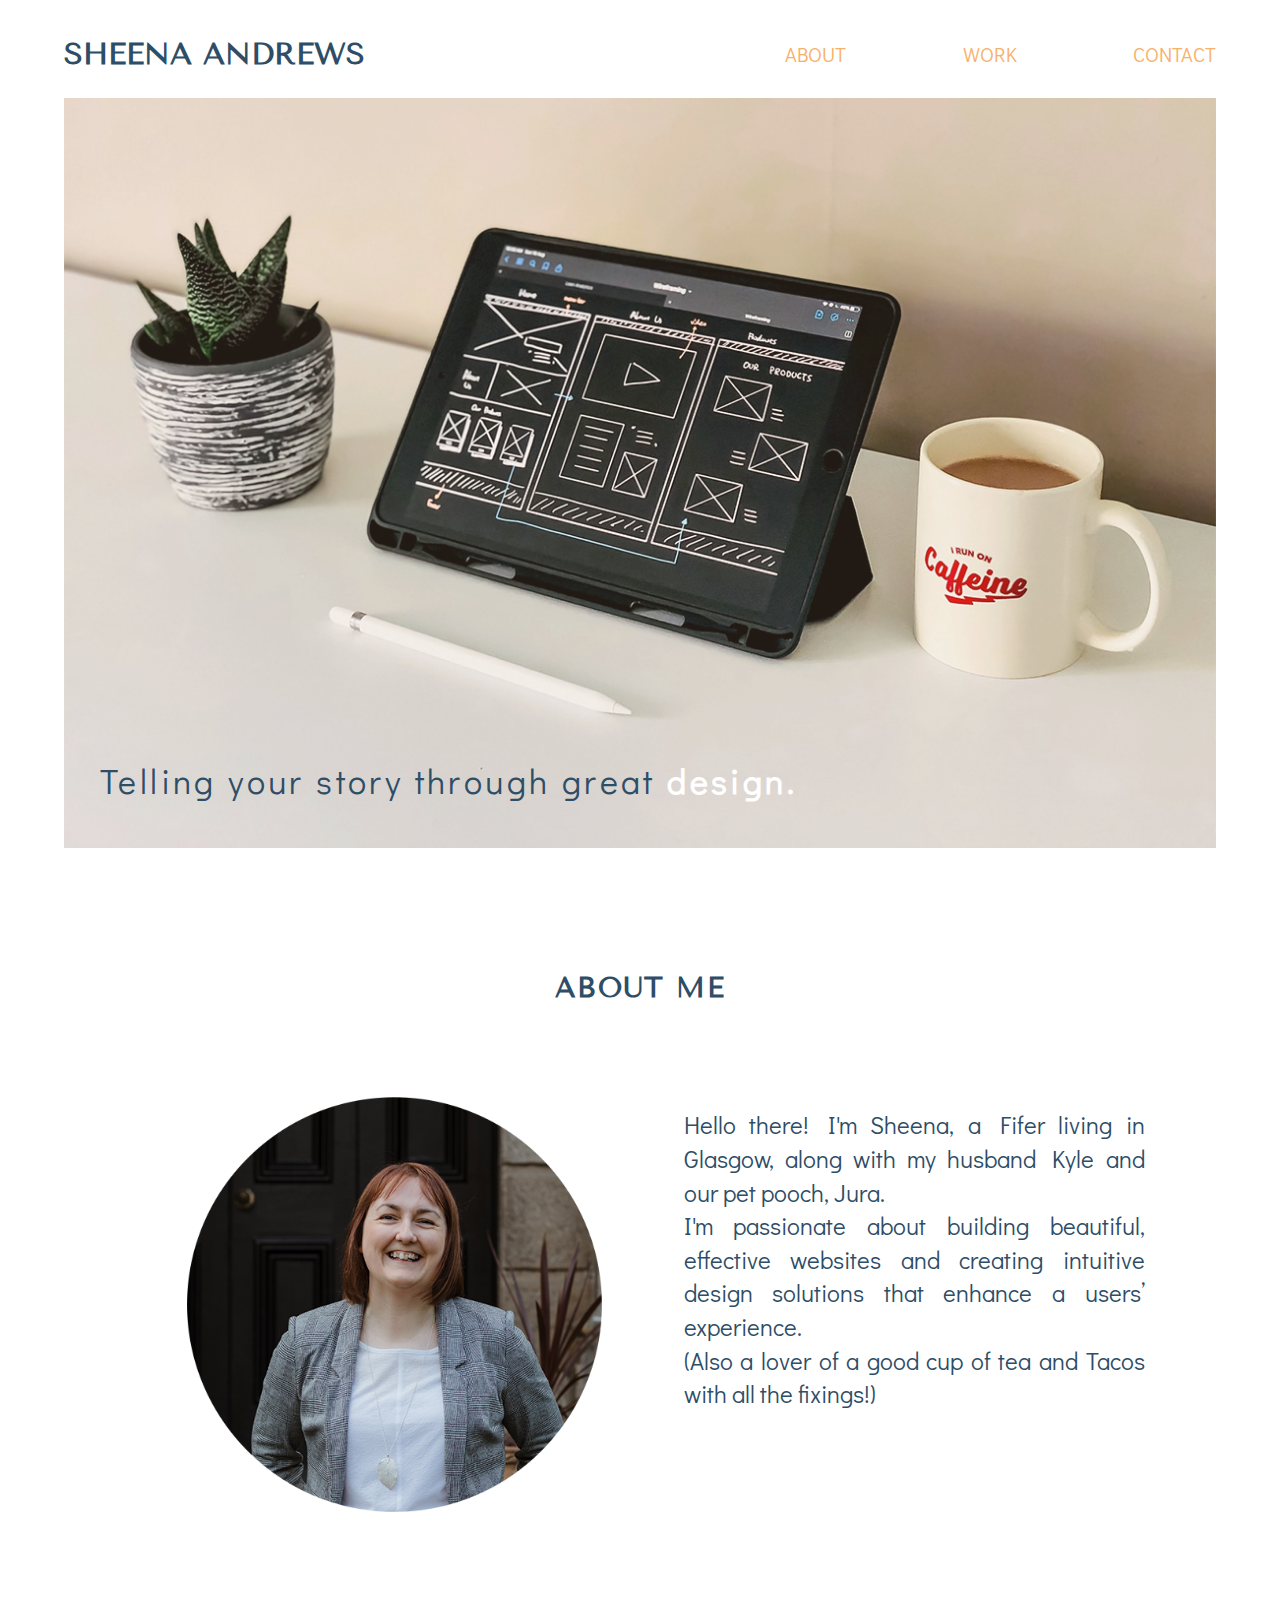
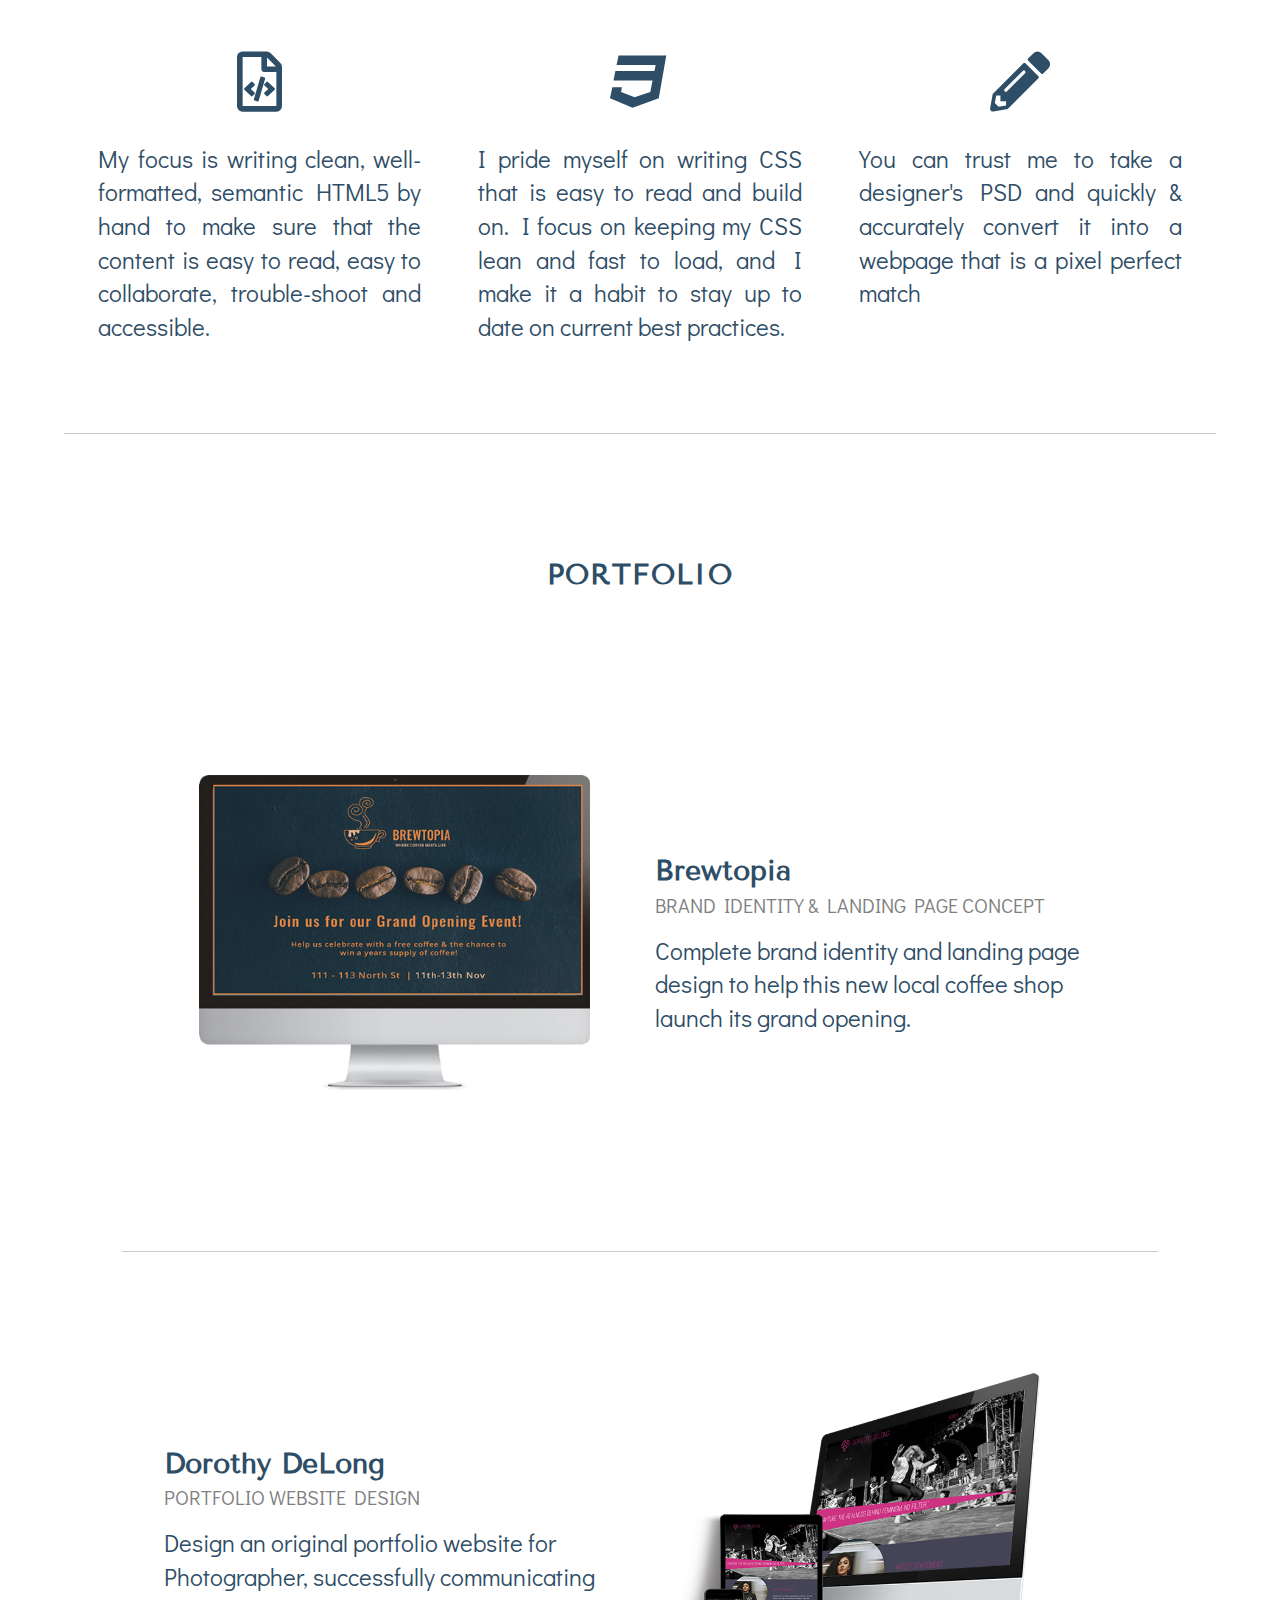
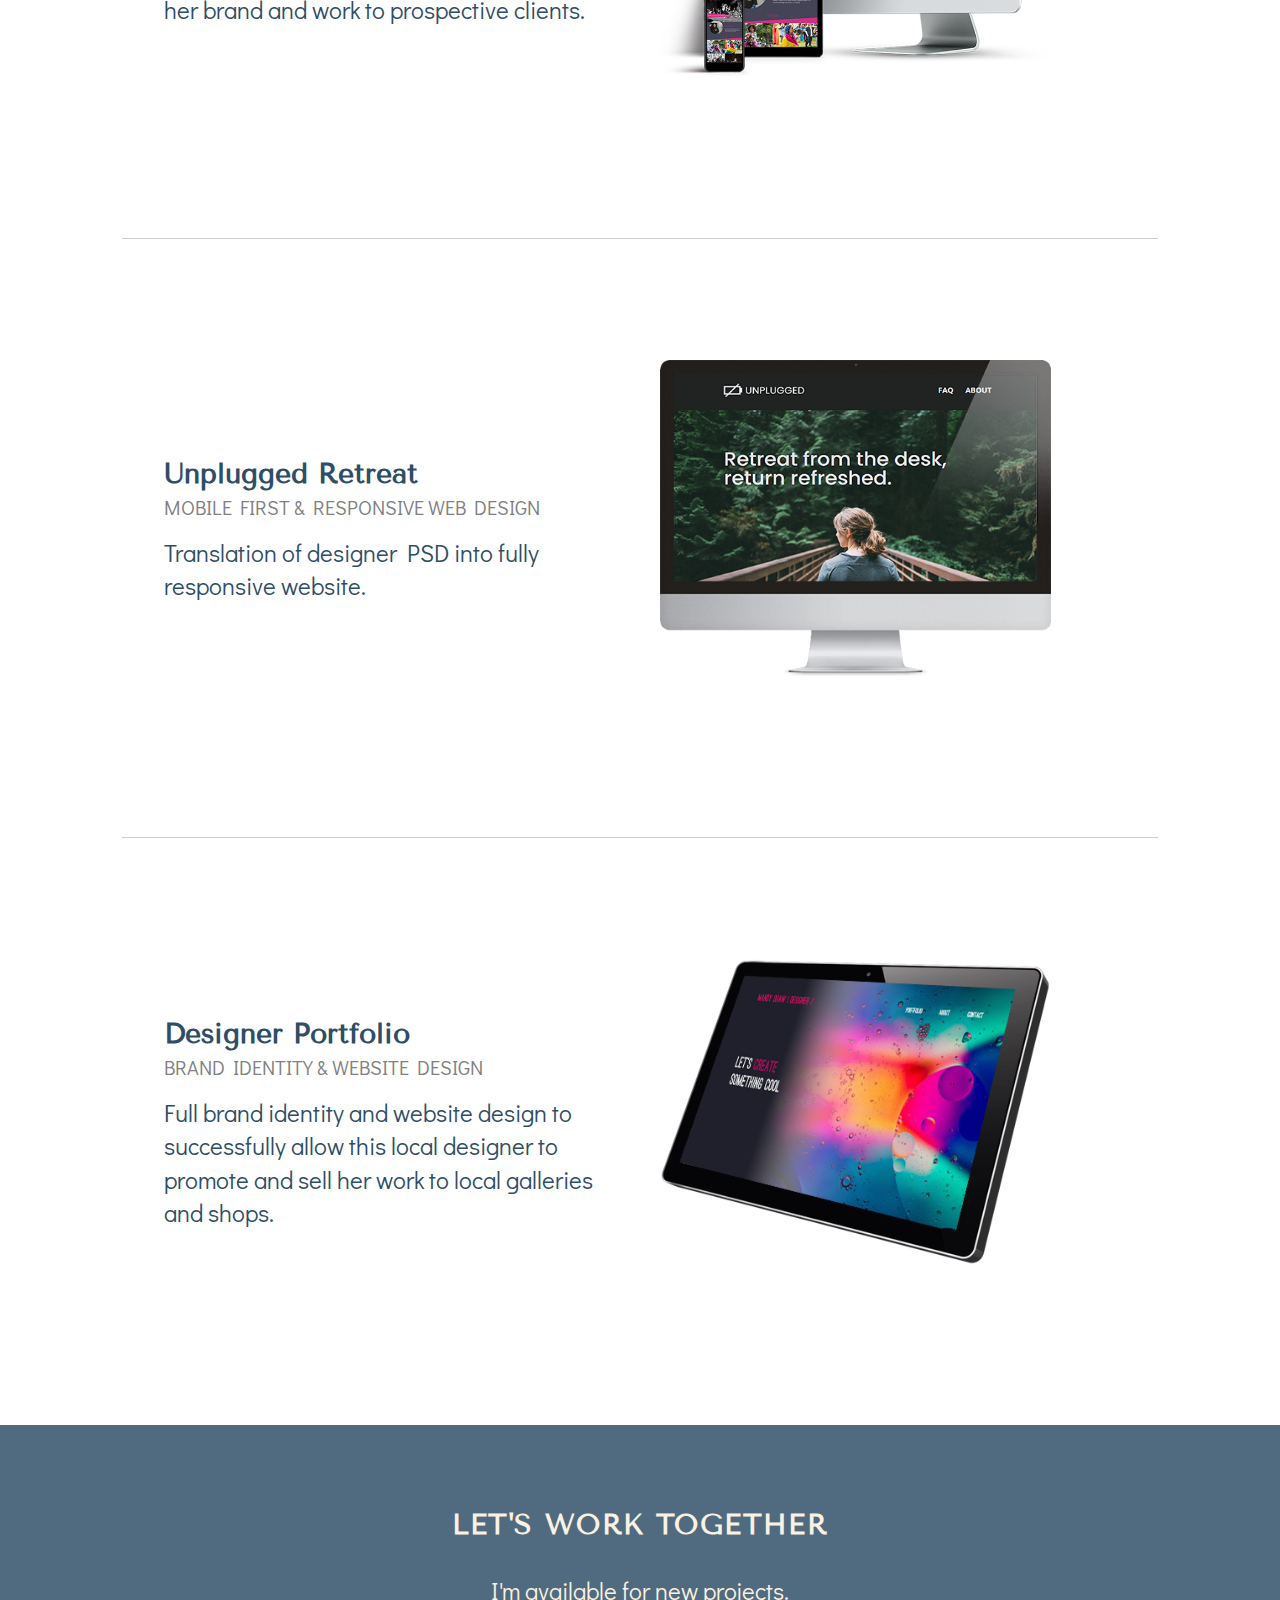
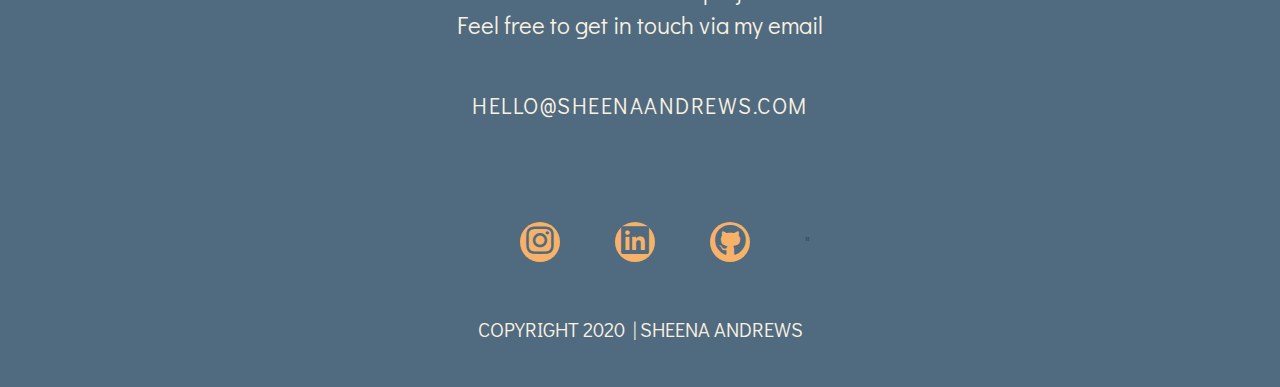
==== index.html @ 1f4181ed "Initial Commit" ====
<!doctype html>
<html class="no-js" lang="">

<head>
  <meta charset="utf-8">
  <title>Sheena Andrews</title>
  <meta name="description" content="">
  <meta name="viewport" content="width=device-width, initial-scale=1">

  <meta property="og:title" content="">
  <meta property="og:type" content="">
  <meta property="og:url" content="">
  <meta property="og:image" content="">

  <link rel="manifest" href="site.webmanifest">
  <link rel="apple-touch-icon" href="icon.png">
  <!-- Place favicon.ico in the root directory -->

  <link rel="stylesheet" href="css/normalize.css">
  <link rel="stylesheet" href="css/main.css">

  <script src="main.js"></script>

  <link href="https://fonts.googleapis.com/css2?family=Didact+Gothic&family=Tenor+Sans&display=swap" rel="stylesheet">
  <link rel="stylesheet" href="https://cdnjs.cloudflare.com/ajax/libs/font-awesome/4.7.0/css/font-awesome.min.css">


  <!-- font awesome icon for responsive nav-->
  <link rel="stylesheet" href="https://cdnjs.cloudflare.com/ajax/libs/font-awesome/5.13.0/css/all.min.css">


  <link rel="stylesheet" href="https://use.fontawesome.com/releases/v5.5.0/css/all.css" integrity="sha384-B4dIYHKNBt8Bc12p+WXckhzcICo0wtJAoU8YZTY5qE0Id1GSseTk6S+L3BlXeVIU" crossorigin="anonymous">
  <meta name="theme-color" content="#fafafa">
</head>

<body>
    <header class="header" id="header">
      <div class="content-wrapper">
            <h1>Sheena Andrews</h1>

      <nav>
        <ul>
          <li><a href="#about">About</a></li>
          <li><a href="#work">Work</a></li>
          <li><a href="#contact">Contact</a></li>
        </ul>
    </nav>
  </div>
</header>

<main>
    <section class="hero-area">
      <div class="content-wrapper">
          <h2 class="caption">Telling your story <br>through great<span> design.</span></h2>
      </div>
    </section>

    <section class="about" id="about">
      <div class="content-wrapper">
        <div class="section-title">
          <h3>About Me</h3>
        </div>

        <figure class="my-photo">
          <img src="img/my-photo.png" alt="photo of Sheena Andrews">
        </figure>

        <div class="about-text">
          <p>Hello there! I'm Sheena, a Fifer living in Glasgow, along with my husband Kyle and our pet pooch, Jura.<br>I'm passionate about building beautiful, effective websites and creating intuitive design solutions that enhance a users’ experience.</p>
          <p>(Also a lover of a good cup of tea and Tacos with all the fixings!)</p>
        </div>
      </div>
    </section>

    <section class="skills-area">
      <div class="content-wrapper">

        <div class="skill">
          <div class="skill-icon">
            <i class="far fa-file-code"></i>
          </div>
          <div class="skill-text">
            <p>My focus is writing clean, well-formatted, semantic HTML5 by hand to make sure that the content is easy to read, easy to collaborate, trouble-shoot and accessible.</p>
          </div>
        </div>

        <div class="skill">
          <div class="skill-icon">
            <i class="fab fa-css3"></i>
          </div>
          <div class="skill-text">
            <p>I pride myself on writing CSS that is easy to read and build on. I focus on keeping my CSS lean and fast to load, and I make it a habit to stay up to date on current best practices.</p>
          </div>
        </div>

        <div class="skill">
          <div class="skill-icon">
            <i class="fas fa-pencil-alt"></i>
          </div>
          <div class="skill-text">
            <p>You can trust me to take a designer's PSD and quickly & accurately convert it into a webpage that is a pixel perfect match</p>
          </div>
        </div>

      </div>
    </section>

    <hr>

    <section class="portfolio" id="work">
      <div class="content-wrapper">
        <div class="section-title">
          <h3>Portfolio</h3>
        </div>

        <div class="portfolio-one">
          <figure>
            <img src="img/brewtopia-img.png" alt="Brewtopia portfolio image">
          </figure>
          <div class="portfolio-text">
              <h4>Brewtopia</h4>
              <h5>Brand Identity & Landing Page Concept</h5>
              <p>Complete brand identity and landing page design to help this new local coffee shop launch its grand opening.</p>
          </div>
          <hr>
        </div>

        <div class="portfolio-two">
          <figure>
            <img src="img/dorothy-img.png" alt="Dorothy DeLong portfolio image">
          </figure>
          <div class="portfolio-text">
            <h4>Dorothy DeLong</h4>
            <h5>Portfolio Website Design</h5>
            <p>Design an original portfolio website for Photographer, successfully communicating her brand and work to prospective clients. </p>
          </div>
          <hr>
        </div>

        <div class="portfolio-three">
          <figure>
            <img src="img/rogue-retreat.png" alt="Rogue Retreat Portfolio image">
          </figure>
          <div class="portfolio-text">
            <h4>Unplugged Retreat</h4>
            <h5>Mobile First & Responsive Web Design</h5>
            <p>Translation of designer PSD into fully responsive website.</p>
          </div>
          <hr>
        </div>

        <div class="portfolio-four">
          <figure>
            <img src="img/designer-portfolio.png" alt="Designer Portfolio image">
          </figure>
          <div class="portfolio-text">
            <h4>Designer Portfolio</h4>
            <h5>Brand Identity & Website Design</h5>
            <p>Full brand identity and website design to successfully allow this local designer to promote and sell her work to local galleries and shops.</p>
          </div>
        </div>
      </div>
    </section>
  </main>

  <footer id="contact">
    <div class="content-wrapper">
      <div class="contact">
        <div class="section-title">
          <h3>Let's work together</h3>
        </div>
        <div class="contact-text">
          <p>I'm available for new projects.<br>Feel free to get in touch via my email</p>
        </div>
        <div class="contact-email">
          <p>hello@sheenaandrews.com</p>
        </div>
      </div>

      <div class="social-icons">
        <p><a href="www.instagram.com" target="_blank"><i class="fab fa-instagram"></i></a></p>
        <p><a href="www.linkedin.com/in/sheena-andrews-99111b1ba/" target="_blank"><i class="fab fa-linkedin"></i></a></p>
        <p><a href="www.github.com/sjohns-cru" target="_blank"><i class="fab fa-github"></i></a></p>"
      </div>
      <div class="copyright">
        <h5>Copyright 2020 &verbar; Sheena Andrews</h5>
      </div>
    </div>
  </footer>

  <!-- Add your site or application content here -->

  <script src="js/vendor/modernizr-3.11.2.min.js"></script>
  <script src="js/plugins.js"></script>
  <script src="js/main.js"></script>

  <!-- Google Analytics: change UA-XXXXX-Y to be your site's ID. -->
  <script>
    window.ga = function () { ga.q.push(arguments) }; ga.q = []; ga.l = +new Date;
    ga('create', 'UA-XXXXX-Y', 'auto'); ga('set', 'anonymizeIp', true); ga('set', 'transport', 'beacon'); ga('send', 'pageview')
  </script>
  <script src="https://www.google-analytics.com/analytics.js" async></script>
</body>

</html>
---- css/main.css ----
/*! HTML5 Boilerplate v8.0.0 | MIT License | https://html5boilerplate.com/ */

/* main.css 2.1.0 | MIT License | https://github.com/h5bp/main.css#readme */
/*
 * What follows is the result of much research on cross-browser styling.
 * Credit left inline and big thanks to Nicolas Gallagher, Jonathan Neal,
 * Kroc Camen, and the H5BP dev community and team.
 */

/* ==========================================================================
   Base styles: opinionated defaults
   ========================================================================== */

html {
  color: #222;
  font-size: 1em;
  line-height: 1.4;
}

/*
 * Remove text-shadow in selection highlight:
 * https://twitter.com/miketaylr/status/12228805301
 *
 * Vendor-prefixed and regular ::selection selectors cannot be combined:
 * https://stackoverflow.com/a/16982510/7133471
 *
 * Customize the background color to match your design.
 */

::-moz-selection {
  background: #b3d4fc;
  text-shadow: none;
}

::selection {
  background: #b3d4fc;
  text-shadow: none;
}

/*
 * A better looking default horizontal rule
 */

hr {
  display: block;
  height: 1px;
  border: 0;
  border-top: 1px solid #ccc;
  margin: 1em 0;
  padding: 0;
}

/*
 * Remove the gap between audio, canvas, iframes,
 * images, videos and the bottom of their containers:
 * https://github.com/h5bp/html5-boilerplate/issues/440
 */

audio,
canvas,
iframe,
img,
svg,
video {
  vertical-align: middle;
}

/*
 * Remove default fieldset styles.
 */

fieldset {
  border: 0;
  margin: 0;
  padding: 0;
}

/*
 * Allow only vertical resizing of textareas.
 */

textarea {
  resize: vertical;
}

/* ==========================================================================
   Author's custom styles
   ========================================================================== */
/*General Styles*/
html {
  font-size: 16px;
}

body {
  font-family: 'Didact Gothic', sans-serif;
  font-size: 1em;
  color: #2e4d66;
  background-color: #ffffff;
}

h1 {
  font-family: 'Tenor Sans', sans-serif;
  font-size: 1.5em;
  text-transform: uppercase;
}

h2 {
  font-size: 1.5em;
}

h3 {
  font-family: 'Tenor Sans', sans-serif;
  font-size: 1.25em;
  text-transform: uppercase;
  letter-spacing: 0.05em;
}

h4 {
  font-family: 'Tenor Sans', sans-serif;
  font-size: 1.5em;
}

h5 {
  font-size: 1em;
  color: grey;
  font-weight: lighter;
  text-transform: uppercase;
}

p {
  font-size: 1.125em;
  margin:0;
}

ul {
  list-style-type: none;
  margin: 0;
}

a {
  text-decoration: none;
  color: #f7b169;
  font-weight: 550;
}

hr {
  width: 80%;
  margin: auto;
}

.content-wrapper {
  width: 100%;
}

/*Header*/
  header {
    display: flex;
    justify-content: center;
    align-items: center;
    flex-flow: row wrap;
    background-color: rgba(255, 255, 255, 0.95);
  }

  .sticky {
    position: fixed;
    top: 0;
    width: 100%
  }

  header .content-wrapper {
    display: flex;
    justify-content: center;
    align-items: center;
    flex-flow: row wrap;
  }

  header h1 {
  margin: 20px 0;
  width: 100%;
  text-align: center;
  }

  header nav {
    display: flex;
    justify-content: space-around;
    align-items: center;
    flex-flow: row wrap;
    width: 60%;
    text-transform: uppercase;
  }

  header nav ul {
    display: flex;
    justify-content: space-around;
    width: 100%;
    padding: 0;
    margin-bottom: 20px;
  }


/*Hero Area*/
.hero-area {
  display: flex;
  justify-content: center;
  background-image: url('../img/hero-img-mobile.png');
  background-size: cover;
  background-position: center;
  background-repeat: no-repeat;
  height: 500px;
  position: relative;
}

.hero-area .caption {
  position: absolute;
  bottom: 0px;
  left: 2px;
  font-weight: lighter;
  letter-spacing: 0.1em;
  line-height: 1.6em;
  margin: 0;
  padding-left: 20px;
  padding-bottom: 30px;
}

.caption span {
  color: white;
  font-weight: bold;
}

/* About Section */
.about {
  display: flex;
  justify-content: center;
}

.about .content-wrapper {
  display: flex;
  justify-content: center;
  align-items: center;
  flex-flow: row wrap;
}

.about .section-title {
  display: flex;
  justify-content: center;
  align-items: center;
  flex-flow: row wrap;
  margin: 50px 0;
  width: 100%;
}

.about .content-wrapper figure {
  display: flex;
  justify-content: center;
  align-items: center;
  flex-flow: row wrap;
  padding-bottom: 50px;
  margin: 0 30px;
}

.about figure img {
  display: flex;
  justify-content: center;
  align-items: center;
  flex-flow: row wrap;
  max-width: 80%;
}

.about .about-text {
  width: 75%;
  text-align: justify;
  padding-bottom: 60px;
}

/*Skills Area*/
.skills-area {
  display: flex;
  justify-content: center;
}

.skills-area .content-wrapper {
  display: flex;
  justify-content: center;
  align-items: center;
  flex-flow: row wrap;
  padding: 60px 0;
}

.skills-area .content-wrapper .skill {
  display: flex;
  justify-content: center;
  align-items: center;
  flex-flow: row wrap;
}

.skills-area .content-wrapper .skill-icon {
  display: flex;
  justify-content: center;
  align-items: center;
  flex-flow: row wrap;
  width: 100%;
}

.skill-icon i {
  font-size: 3.75em;
  padding-top: 20px;
}

.skills-area .content-wrapper .skill-text {
  display: flex;
  justify-content: center;
  align-items: center;
  flex-flow: row wrap;
  width: 75%;
  padding: 30px 0;
}

.skills-area .content-wrapper .skill-text p {
  text-align: justify;
}
/*Portfolio*/

.portfolio {
  display: flex;
  justify-content: center;
  align-items: center;
  flex-flow: row wrap;
}

.portfolio .content-wrapper {
  display: flex;
  justify-content: center;
  align-items: center;
  flex-flow: row wrap;
  width: 90%;
}

.portfolio .section-title {
  display: flex;
  justify-content: center;
  align-items: center;
  flex-flow: row wrap;
  width: 100%;
  padding-top: 50px;
}

.portfolio .content-wrapper .portfolio-one {
  display: flex;
  justify-content: center;
  align-items: center;
  flex-flow: row wrap;
}

.portfolio .content-wrapper .portfolio-two {
  display: flex;
  justify-content: center;
  align-items: center;
  flex-flow: row wrap;
}

.portfolio .content-wrapper .portfolio-three {
  display: flex;
  justify-content: center;
  align-items: center;
  flex-flow: row wrap
}

.portfolio .content-wrapper .portfolio-four {
  display: flex;
  justify-content: center;
  align-items: center;
  flex-flow: row wrap
}

.portfolio figure {
  display: flex;
  justify-content: center;
  align-items: center;
  margin: 0;
  padding-top: 60px;
}

.portfolio figure img {
  display: flex;
  justify-content: center;
  align-items: center;
  padding-bottom: 30px;
  width: 70%;
}

.portfolio-two, .portfolio-three, .portfolio-four {
  margin-top: 60px;
}

.portfolio-text {
  width: 80%;
  margin-top: 20px;
  margin-bottom: 100px;
}

.portfolio-text h4 {
  margin: 0;
}

.portfolio-text h5 {
  margin: 0;
  padding-bottom: 15px;
}

/*Footer*/
footer {
  display: flex;
  justify-content: center;
  align-items: center;
  flex-flow: column;
  background-color: #506a7f;

}

footer .content-wrapper {
  display: flex;
  justify-content: center;
  align-items: center;
  flex-flow: column;
}

.contact {
  display: flex;
  justify-content: center;
  align-items: center;
  flex-flow: row wrap;
  background-color: #506a7f;
}

.contact .content-wrapper {
  display: flex;
  justify-content: center;
  align-items: center;
  flex-flow: row wrap;
  margin-top: 0;
}

.contact .section-title {
  display: flex;
  justify-content: center;
  align-items: center;
  flex-flow: row wrap;
  width: 100%;
  padding-top: 50px;
}

footer .section-title h3 {
  color: #f9f1e1;
}

.contact-text {
  display: flex;
  justify-content: center;
  align-items: center;
  flex-flow: row wrap;
  text-align: center;
  width: 100%;
  padding: 20px 0;
}

.contact-text p {
  color: #f9f1e1;
}

.contact-email {
  display: flex;
  justify-content: center;
  align-items: center;
  flex-flow: row wrap;
  text-align: center;
  padding: 20px 0;
}

.contact-email p {
  text-transform: uppercase;
  letter-spacing: 1.5px;
  color: #f9f1e1;
}

footer .social-icons {
  display: flex;
  justify-content: space-around;
  align-items: center;
  width: 50%;
  padding-top: 20px;
  padding-left: 50px;
}

footer .social-icons p {
  display: flex;
  justify-content: space-around;
  align-items: center;
  background-color: #f7b169;
  border-radius: 50%;
  width: 40px;
  height: 40px;
}

footer .social-icons i {
  font-size: 1.3125em;
  color: #506a7f;
}

footer .copyright {
  display: flex;
  justify-content: center;
  align-items: center;
  padding-top: 20px;
  padding-bottom: 10px;
}

footer h5 {
  font-weight: lighter;
  color: #f9f1e1;
}
/* ==========================================================================
   Helper classes
   ========================================================================== */

/*
 * Hide visually and from screen readers
 */

.hidden,
[hidden] {
  display: none !important;
}

/*
 * Hide only visually, but have it available for screen readers:
 * https://snook.ca/archives/html_and_css/hiding-content-for-accessibility
 *
 * 1. For long content, line feeds are not interpreted as spaces and small width
 *    causes content to wrap 1 word per line:
 *    https://medium.com/@jessebeach/beware-smushed-off-screen-accessible-text-5952a4c2cbfe
 */

.sr-only {
  border: 0;
  clip: rect(0, 0, 0, 0);
  height: 1px;
  margin: -1px;
  overflow: hidden;
  padding: 0;
  position: absolute;
  white-space: nowrap;
  width: 1px;
  /* 1 */
}

/*
 * Extends the .sr-only class to allow the element
 * to be focusable when navigated to via the keyboard:
 * https://www.drupal.org/node/897638
 */

.sr-only.focusable:active,
.sr-only.focusable:focus {
  clip: auto;
  height: auto;
  margin: 0;
  overflow: visible;
  position: static;
  white-space: inherit;
  width: auto;
}

/*
 * Hide visually and from screen readers, but maintain layout
 */

.invisible {
  visibility: hidden;
}

/*
 * Clearfix: contain floats
 *
 * For modern browsers
 * 1. The space content is one way to avoid an Opera bug when the
 *    `contenteditable` attribute is included anywhere else in the document.
 *    Otherwise it causes space to appear at the top and bottom of elements
 *    that receive the `clearfix` class.
 * 2. The use of `table` rather than `block` is only necessary if using
 *    `:before` to contain the top-margins of child elements.
 */

.clearfix::before,
.clearfix::after {
  content: " ";
  display: table;
}

.clearfix::after {
  clear: both;
}

/* ==========================================================================
   EXAMPLE Media Queries for Responsive Design.
   These examples override the primary ('mobile first') styles.
   Modify as content requires.
   ========================================================================== */
@media only screen and (min-width: 600px) {
  /*Hero Area*/
  .hero-image {
    background-image: url('../img/hero-img.png');
    background-position: center;
    height: 500px;
  }
}

@media only screen and (min-width: 768px) {
  /*Tablet styles here*/

/* General Styles */
h1 {
  font-size: 1.875em;
}

h2 {
  font-size: 2em;
}

h3 {
  font-size: 1.75em;
  margin: 0;
}

p {
  font-size: 1.25em;
}

li {
  font-size: 1.125em;
}

hr {
  width: 90%;
}


/* Header */
header .content-wrapper {
  padding-bottom: 15px;
}

header h1 {
  width: 55%;
  text-align: left;
  margin-bottom: 0;
}

header nav {
  width: 40%;
  padding-top: 40px;
  padding-bottom: 0;

}

header nav ul {
  justify-content:space-between;
  margin-left: 30px;
}


/*Hero Area*/
.hero-area {
  background-image: url('../img/hero-img.png');
  background-position: center;
  height: 600px;
}

.hero-area .caption br {
  display: none;
}

/* About*/
.about .content-wrapper {
  margin-top: 60px;
  margin-bottom: 120px;
}

.about .section-title {
  margin-top: 60px;
  margin-bottom: 60px;
}

.about .content-wrapper figure {
  width: 45%;
  padding-top: 30px;
  padding-right: 30px;
  padding-bottom: 0;
  margin: 0;
}

.about .about-text {
  display: flex;
  justify-content: center;
  align-items: center;
  flex-flow: row wrap;
  width: 40%;
}

/* Skills Area */
.skills-area .content-wrapper {
  align-items: flex-start;
  padding-top: 0;
  padding-bottom: 60px;
}

.skills-area .content-wrapper .skill {
  flex-flow: column wrap;
  width: 33%;
}

.skills-area .content-wrapper .skill-text {
  width: 85%;
}

/* Portfolio */
.portfolio .content-wrapper {
  width: 100%;
}

.portfolio .section-title {
  padding: 120px 0;
}

.portfolio figure {
  width: 50%;
  margin-bottom: 120px;
}

.portfolio figure img {
    width: 85%;
    padding-bottom: 40px;
}

.portfolio .content-wrapper .portfolio-two {
  flex-direction: row-reverse;
}

.portfolio .content-wrapper .portfolio-four {
  flex-direction: row-reverse;
}

.portfolio .content-wrapper .portfolio-three {
  flex-direction: row-reverse;
}

.portfolio .portfolio-text {
  width: 40%;
}

.portfolio-text p {
  padding-bottom: 80px;
}

/*Contact*/
.contact .section-title {
  padding-top: 80px;]
}

.contact .section-title h1 {
  margin: 0;
}

.contact-text {
  padding: 30px 0;
}

.contact-email {
  padding-bottom: 80px;
}

.contact-email p {
  font-size: 1.375em;
}

/* Footer */
footer .social-icons {
  width: 30%;
}

footer h4 {
  font-size: 1.125em;
}
}

@media only screen and (min-width: 1200px) {

  /*Desktop styles here*/
  .content-wrapper {
    max-width: 90%;
  }

h2 {
  font-size: 2.125em;
}

h4 {
  font-size: 1.75em;
}

h5 {
  font-size: 1.25em;
}

p {
  font-size: 1.5em;
}
li {
  font-size: 1.25em;
}

hr {
  width: 90%;
}

/* Header */
header .content-wrapper {
  padding-bottom: 10px;
}

header h1 {
  width: 60%;
}

header nav {
  width: 40%;
  padding-top: 40px;
}

/*Hero Area*/
.hero-area {
  height: 750px;
  background-size: 90%;
}

.hero-area .caption {
  padding: 0;
  left: 100px;
  bottom: 40px;
}

.hero-area .caption br {
  display: ;
}

/*Portfolio*/
.portfolio .content-wrapper .portfolio-one, .portfolio-two, .portfolio-three, .portfolio-four {
  width: 100%;
}

.portfolio figure {
  width: 40%;
  margin-bottom: 120px;
  margin-right: 30px;
}

.portfolio .portfolio-text {
  margin: 0;
}
}

@media print,
  (-webkit-min-device-pixel-ratio: 1.25),
  (min-resolution: 1.25dppx),
  (min-resolution: 120dpi) {
  /* Style adjustments for high resolution devices */
}

/* ==========================================================================
   Print styles.
   Inlined to avoid the additional HTTP request:
   https://www.phpied.com/delay-loading-your-print-css/
   ========================================================================== */

@media print {
  *,
  *::before,
  *::after {
    background: #fff !important;
    color: #000 !important;
    /* Black prints faster */
    box-shadow: none !important;
    text-shadow: none !important;
  }

  a,
  a:visited {
    text-decoration: underline;
  }

  a[href]::after {
    content: " (" attr(href) ")";
  }

  abbr[title]::after {
    content: " (" attr(title) ")";
  }

  /*
   * Don't show links that are fragment identifiers,
   * or use the `javascript:` pseudo protocol
   */
  a[href^="#"]::after,
  a[href^="javascript:"]::after {
    content: "";
  }

  pre {
    white-space: pre-wrap !important;
  }

  pre,
  blockquote {
    border: 1px solid #999;
    page-break-inside: avoid;
  }

  /*
   * Printing Tables:
   * https://web.archive.org/web/20180815150934/http://css-discuss.incutio.com/wiki/Printing_Tables
   */
  thead {
    display: table-header-group;
  }

  tr,
  img {
    page-break-inside: avoid;
  }

  p,
  h2,
  h3 {
    orphans: 3;
    widows: 3;
  }

  h2,
  h3 {
    page-break-after: avoid;
  }
}
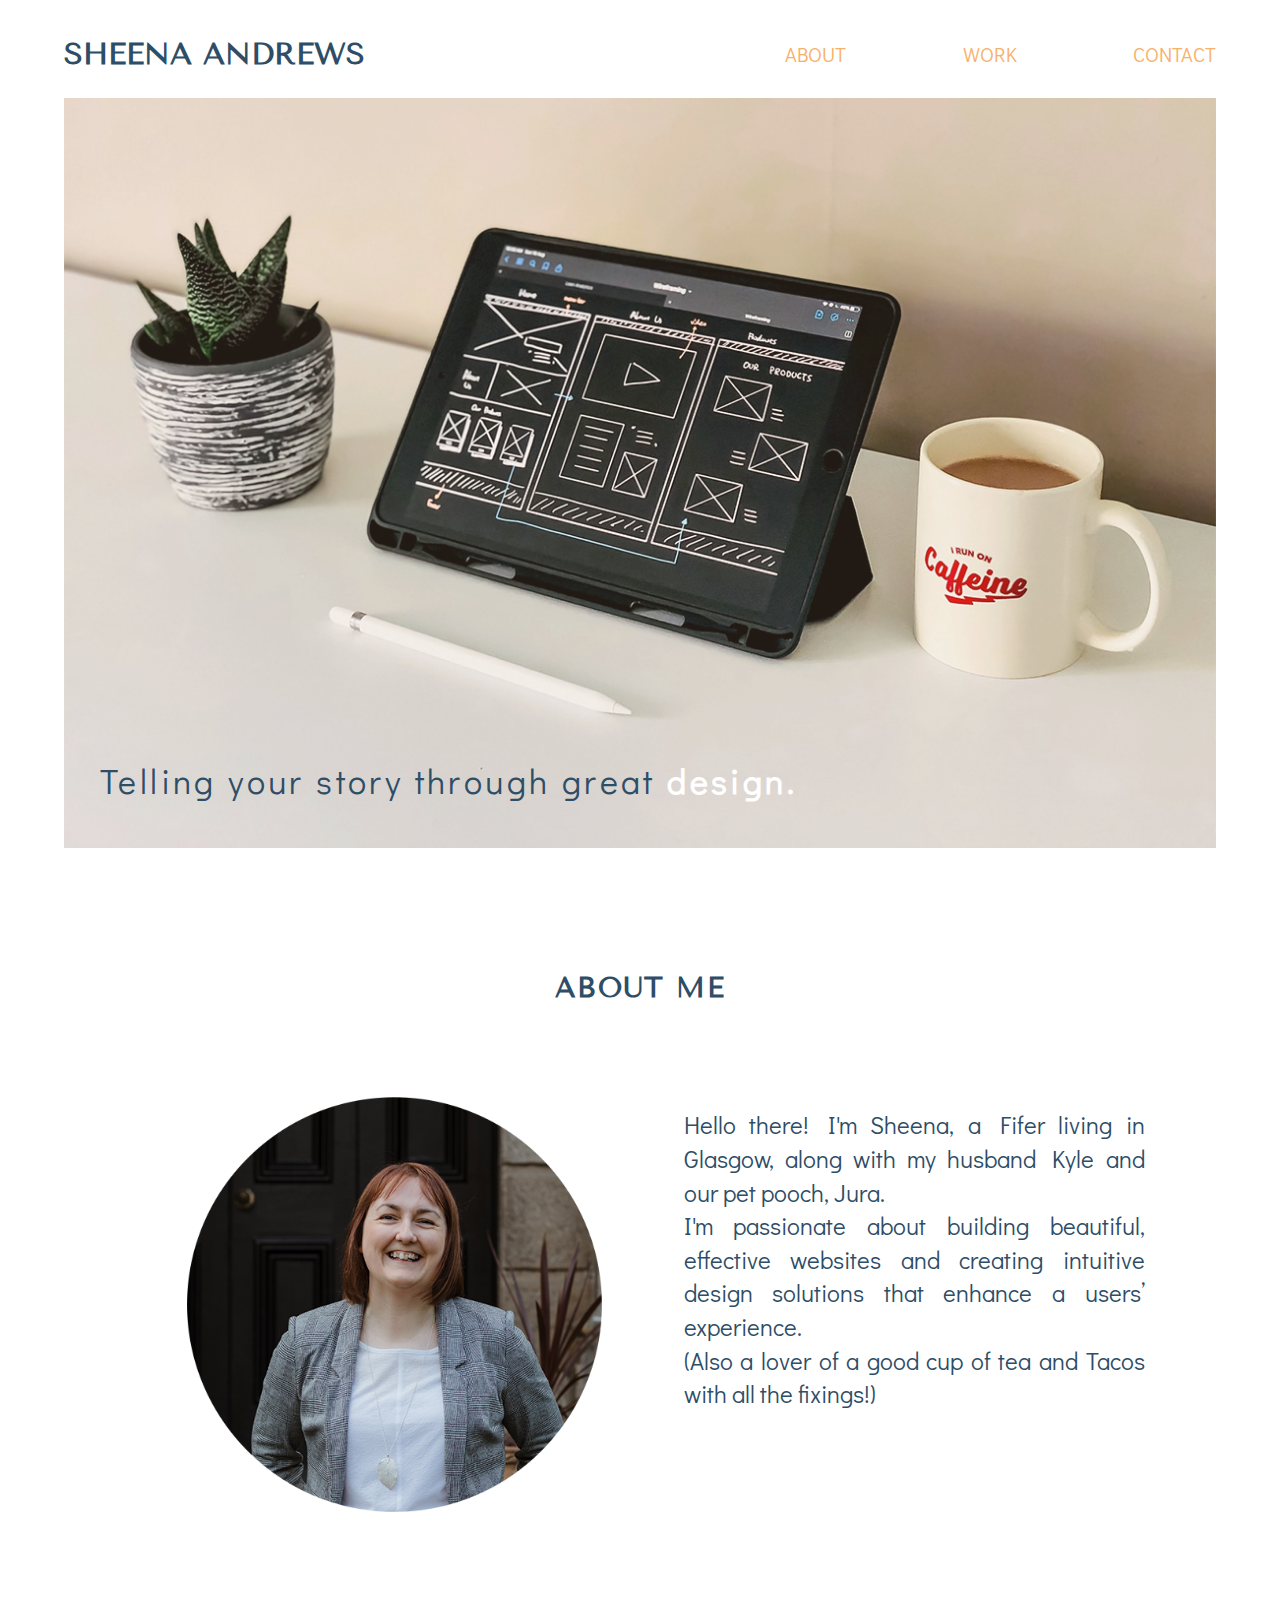
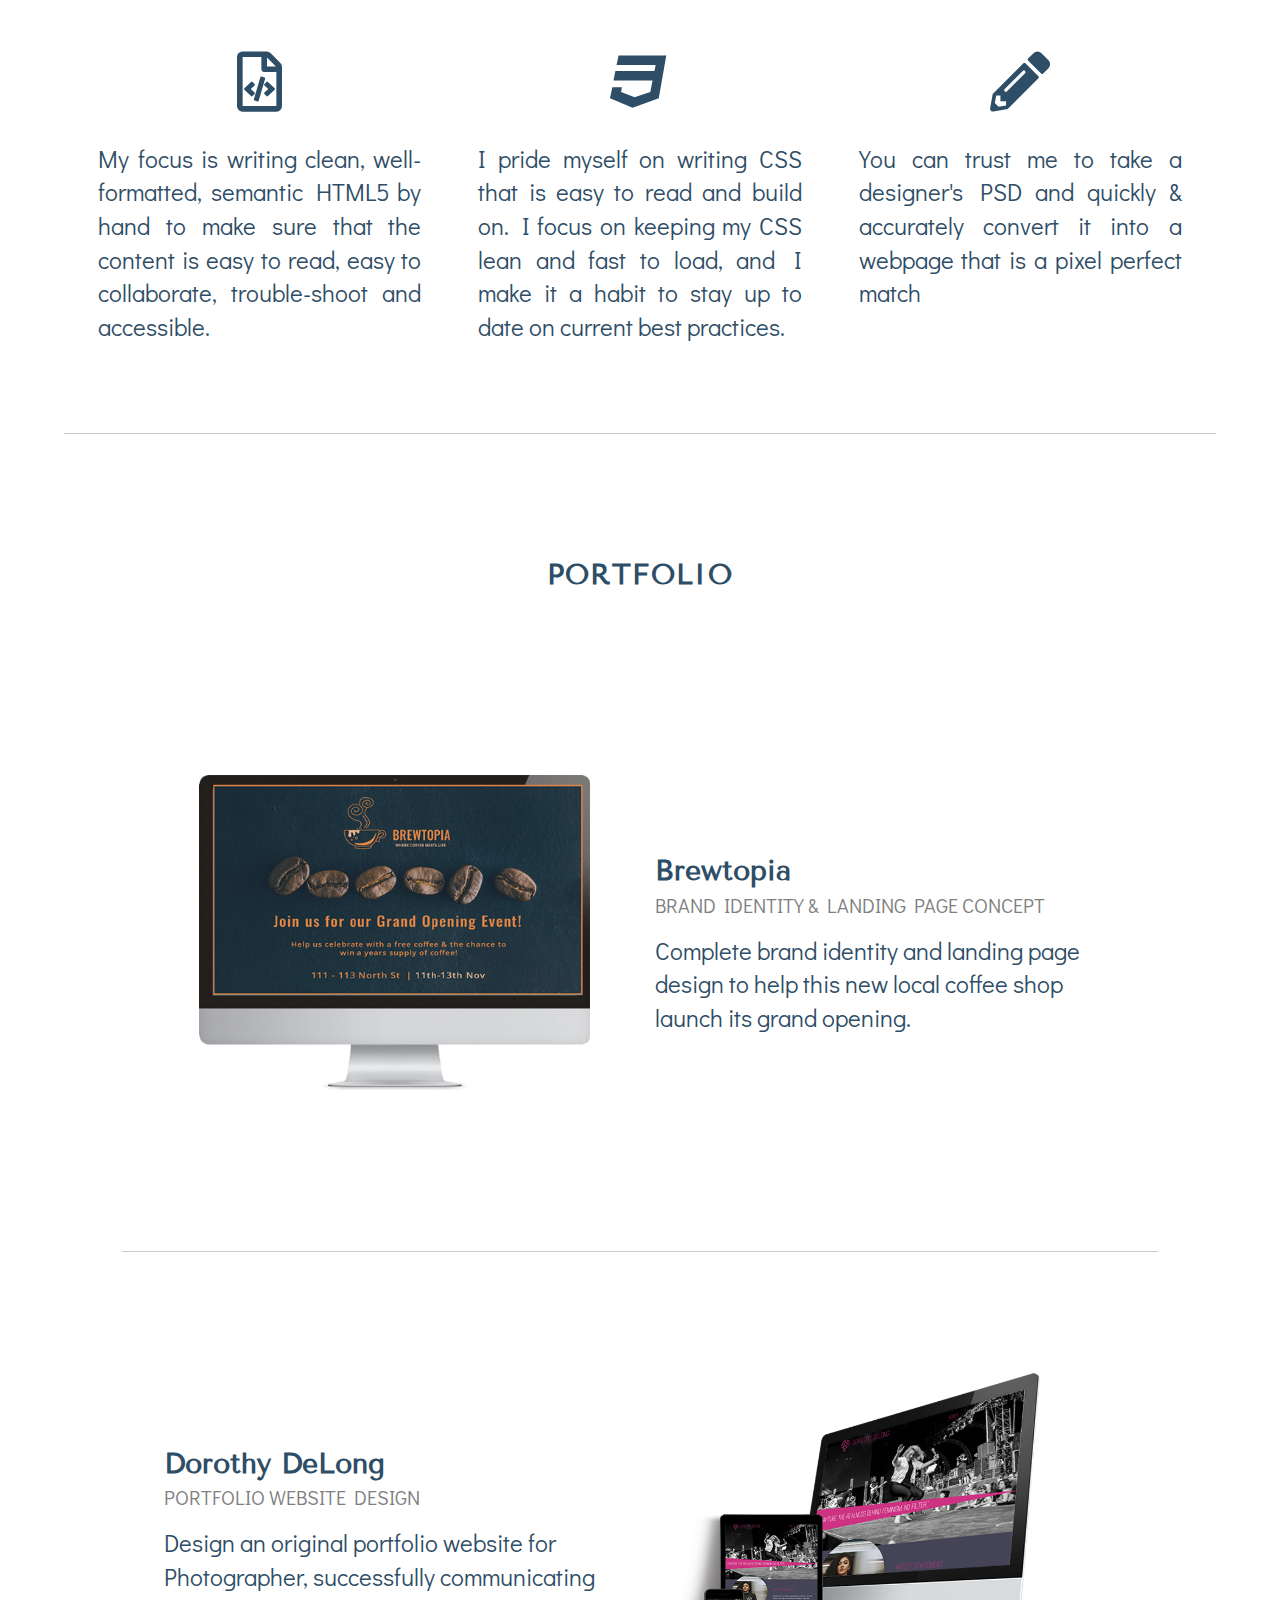
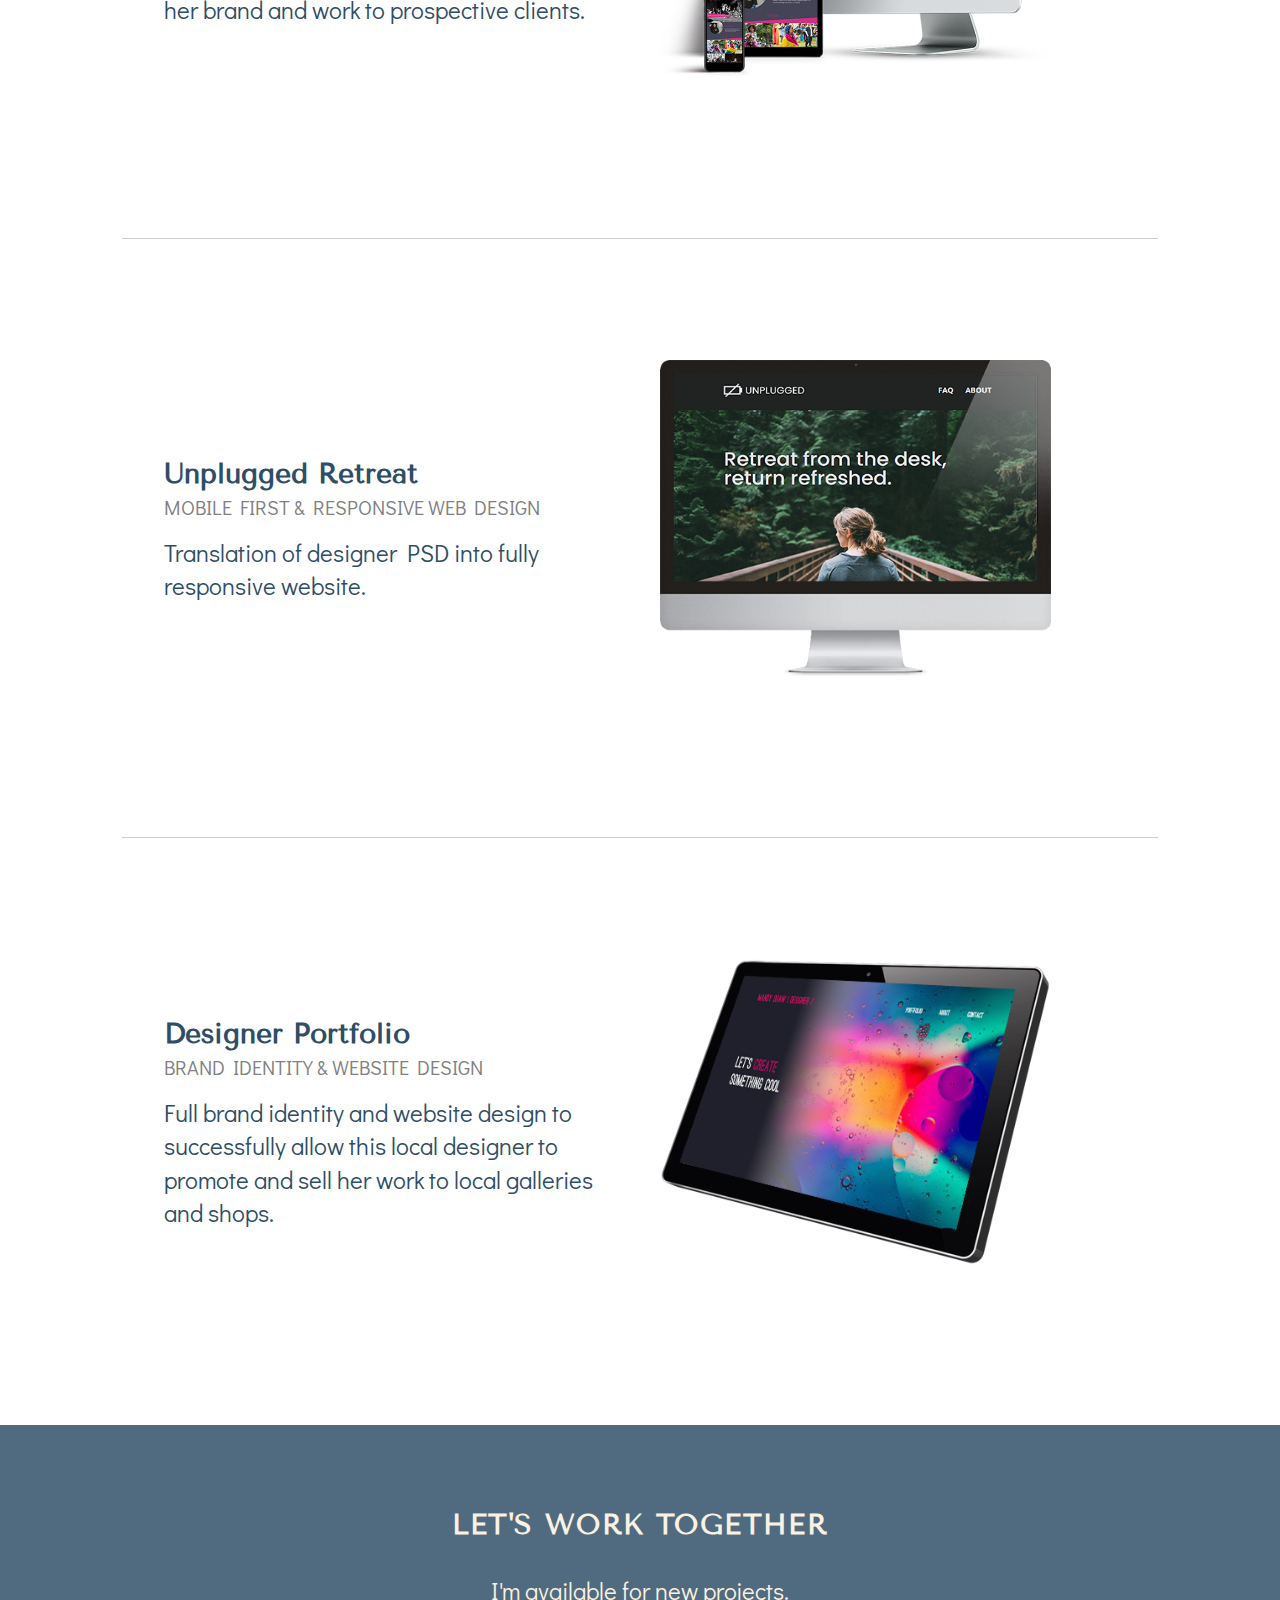
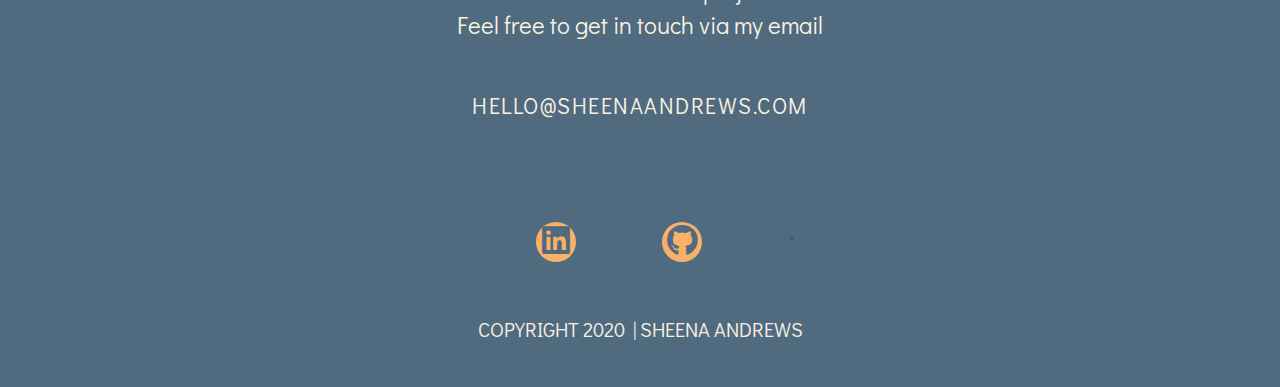
==== commit 800f73b6: "Change to social media links" ====
--- a/index.html
+++ b/index.html
@@ -178,9 +178,8 @@
       </div>
 
       <div class="social-icons">
-        <p><a href="www.instagram.com" target="_blank"><i class="fab fa-instagram"></i></a></p>
-        <p><a href="www.linkedin.com/in/sheena-andrews-99111b1ba/" target="_blank"><i class="fab fa-linkedin"></i></a></p>
-        <p><a href="www.github.com/sjohns-cru" target="_blank"><i class="fab fa-github"></i></a></p>"
+        <p><a href="https://www.linkedin.com/in/sheena-andrews-99111b1ba/" target="_blank"><i class="fab fa-linkedin"></i></a></p>
+        <p><a href="https://www.github.com/sjohns-cru" target="_blank"><i class="fab fa-github"></i></a></p>"
       </div>
       <div class="copyright">
         <h5>Copyright 2020 &verbar; Sheena Andrews</h5>
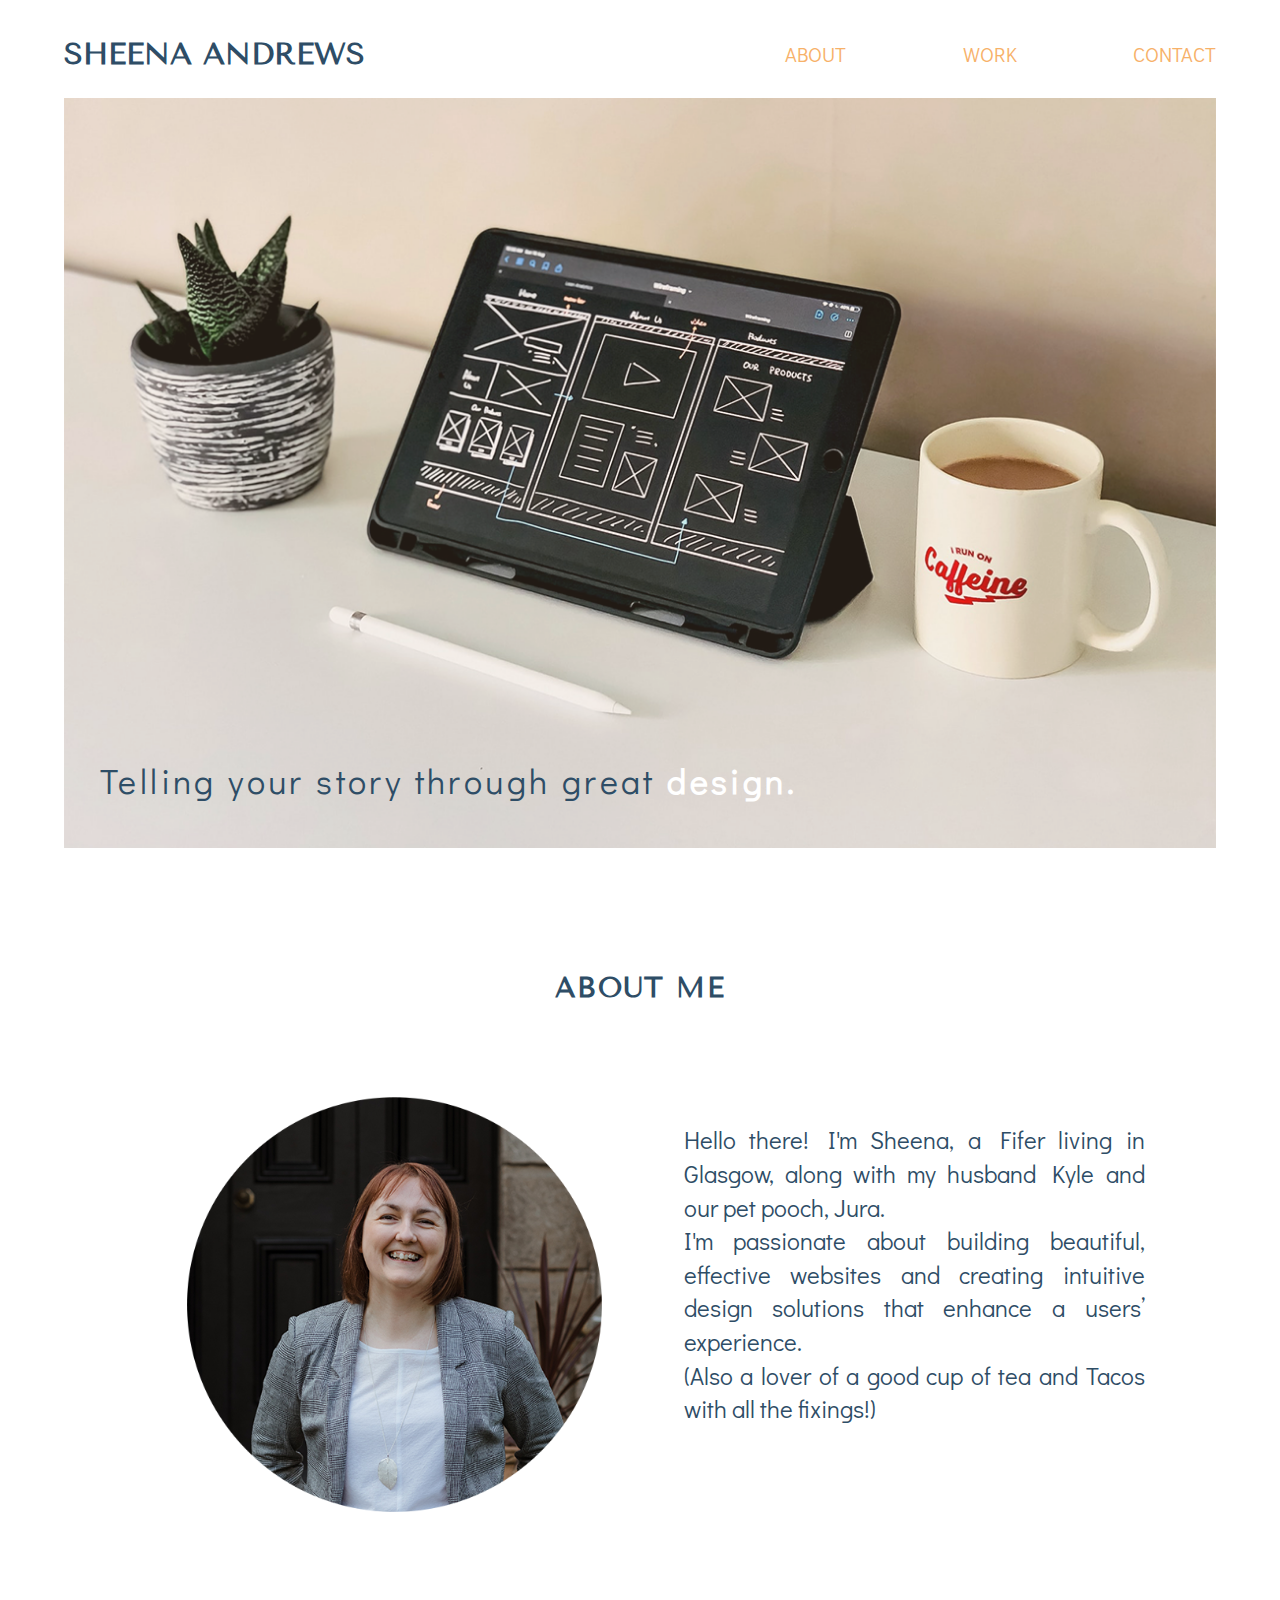
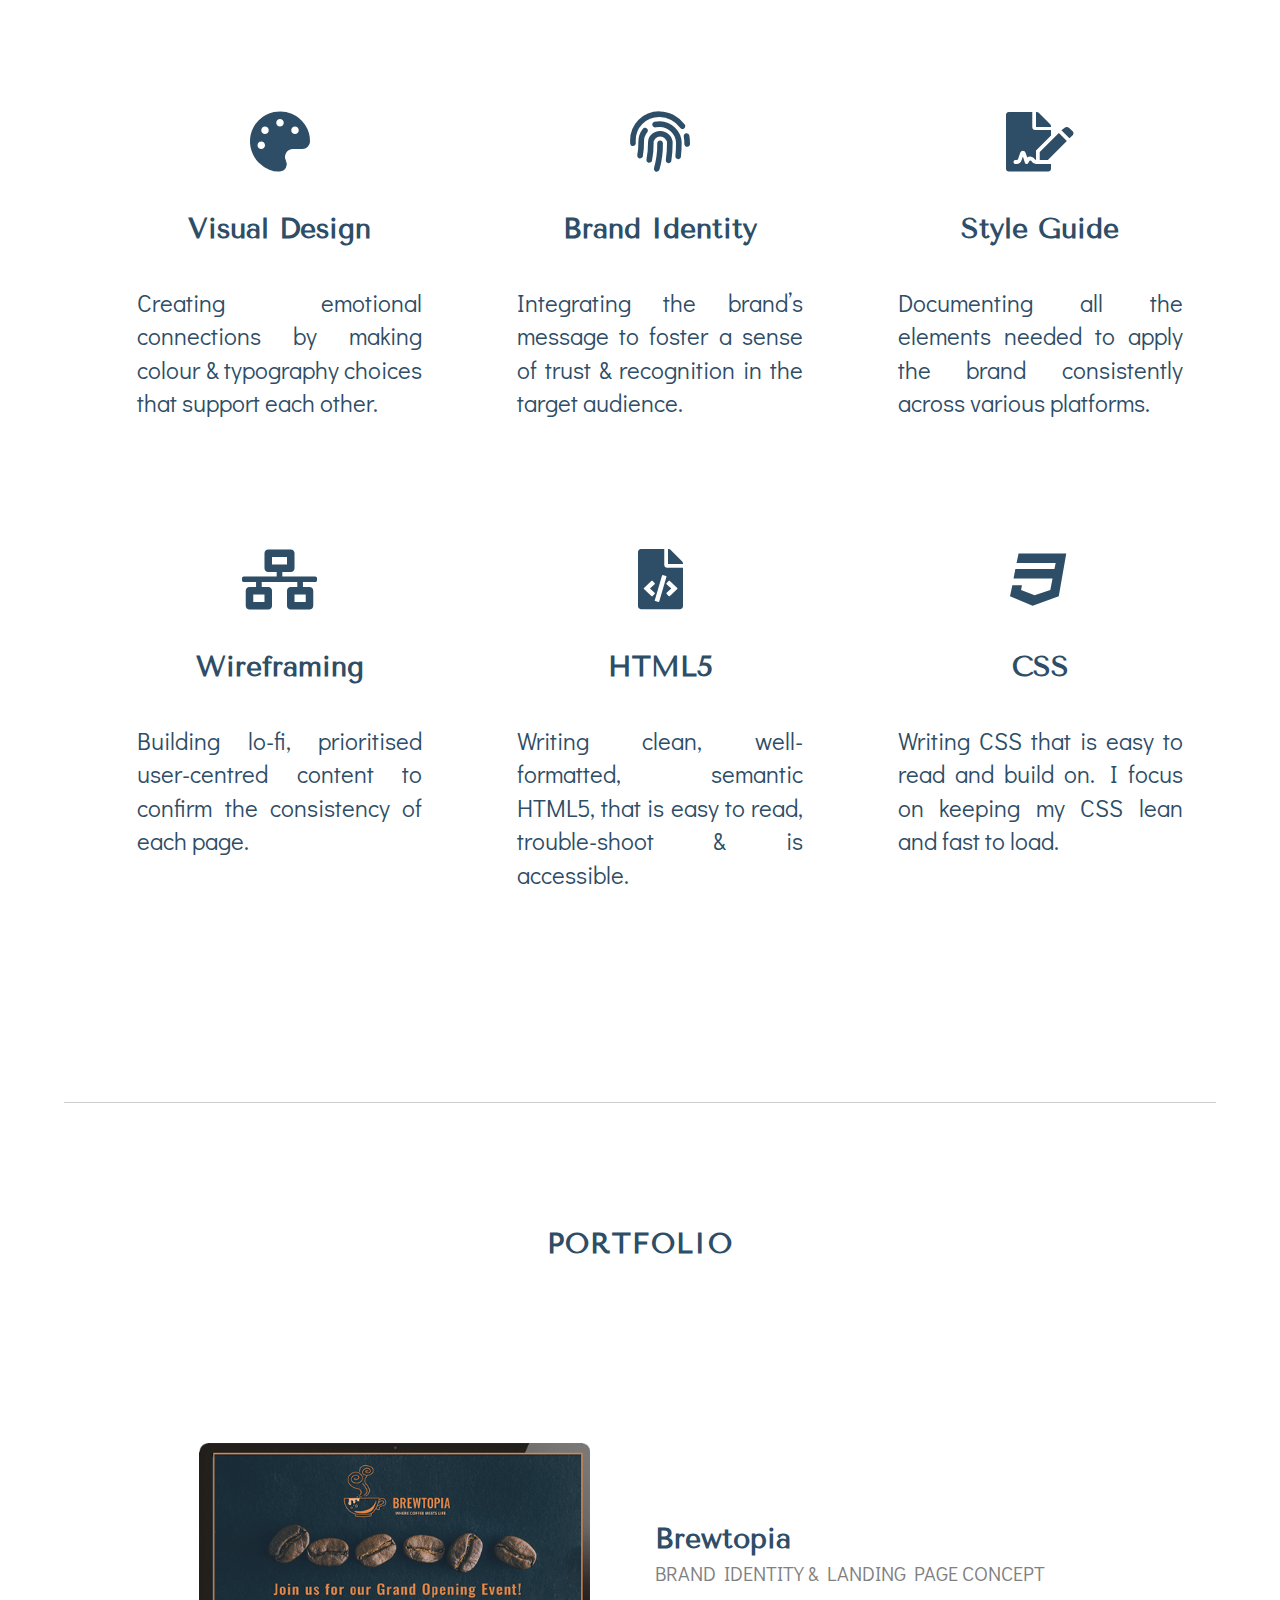
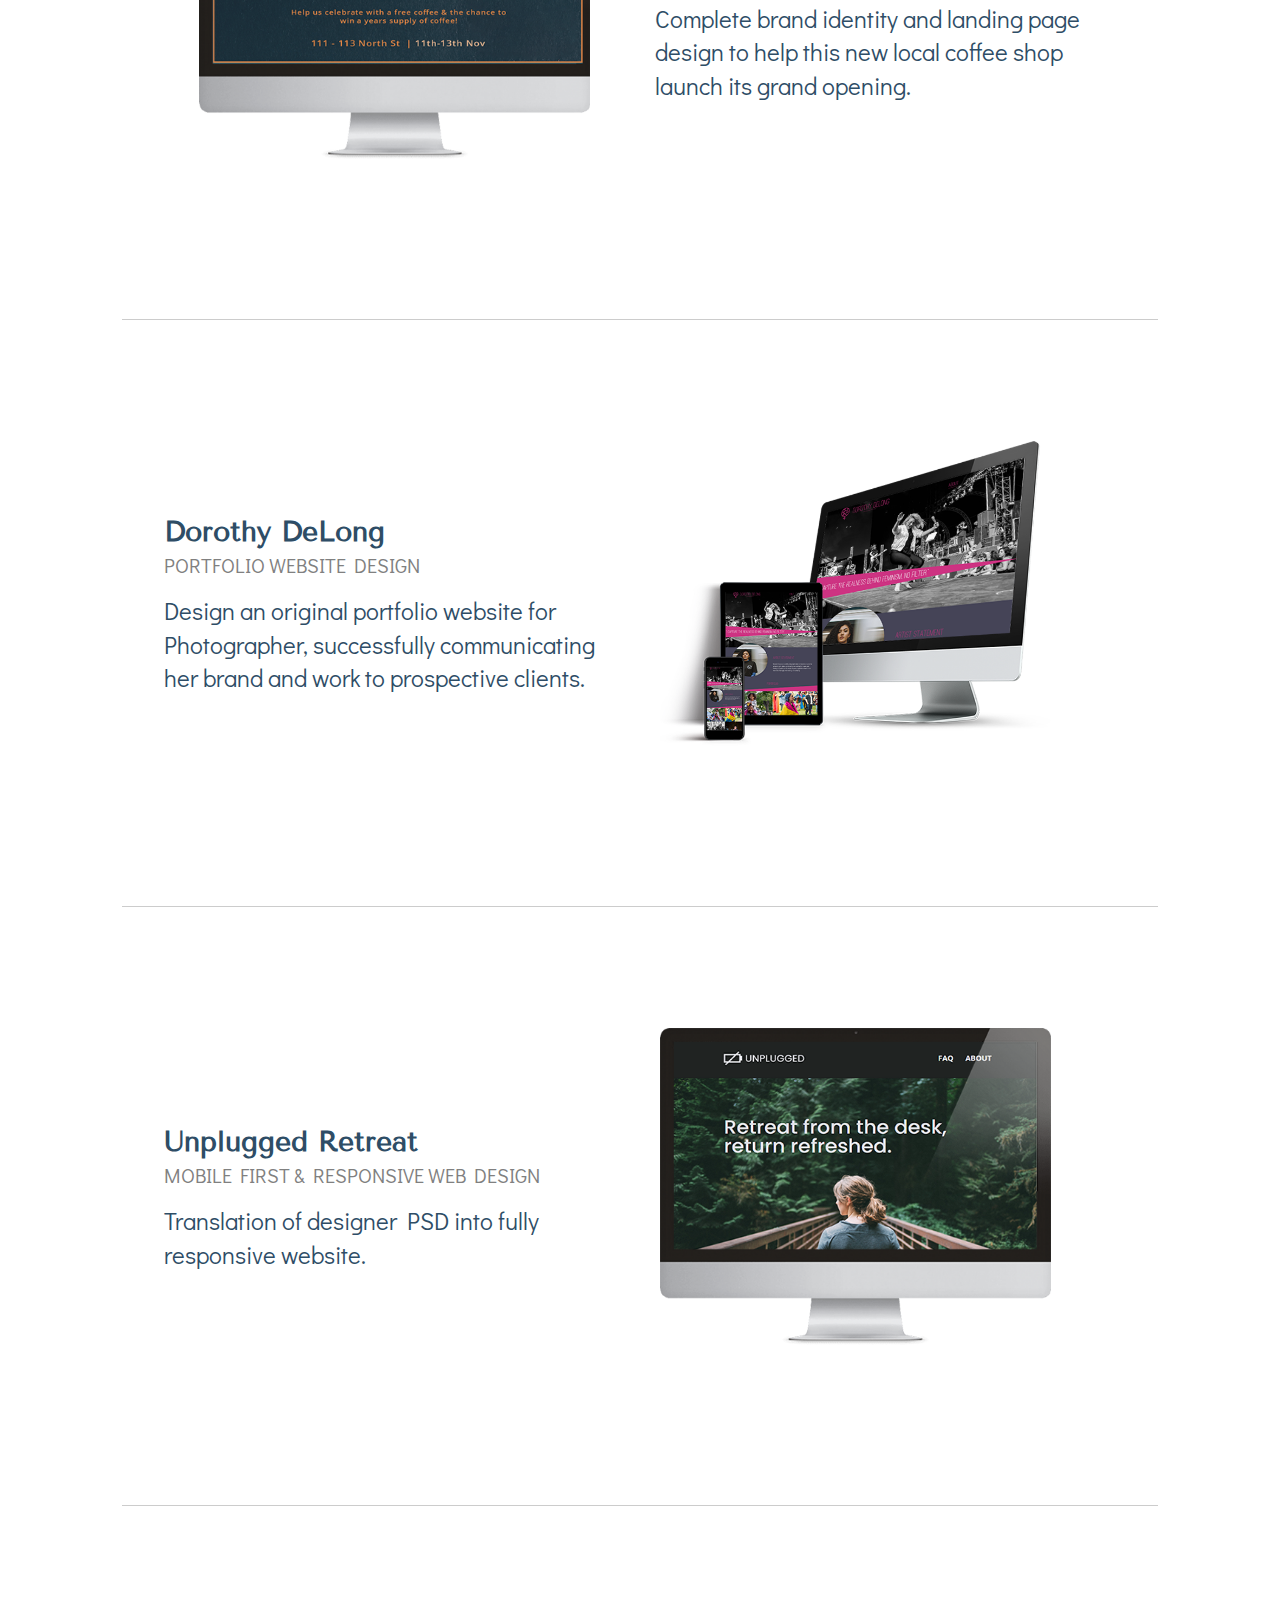
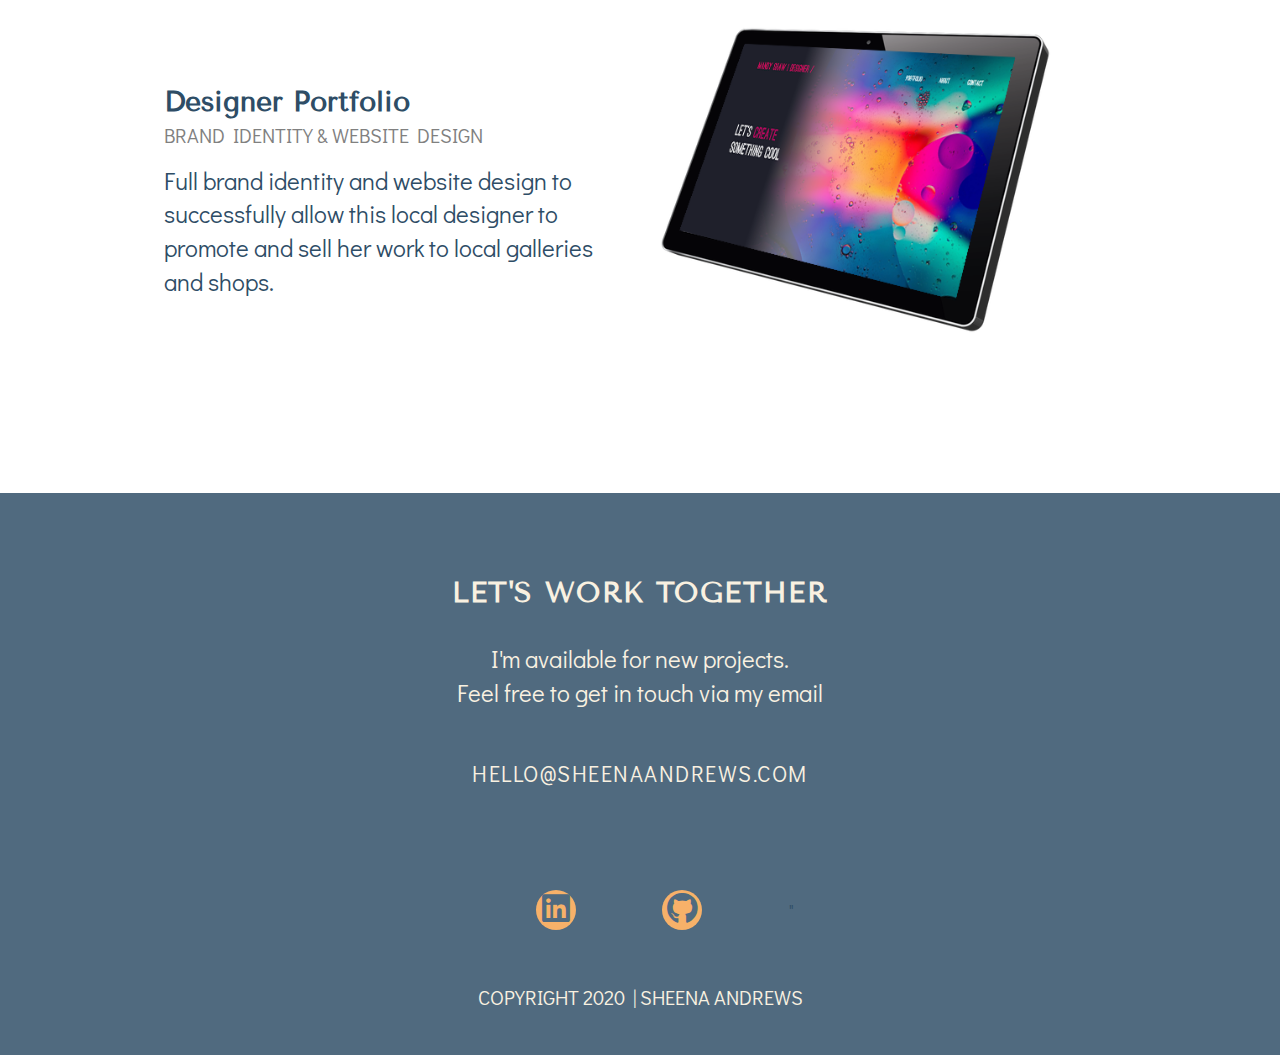
==== commit 7868dcab: "Updates to skills area" ====
--- a/index.html
+++ b/index.html
@@ -77,10 +77,61 @@
 
         <div class="skill">
           <div class="skill-icon">
-            <i class="far fa-file-code"></i>
-          </div>
-          <div class="skill-text">
-            <p>My focus is writing clean, well-formatted, semantic HTML5 by hand to make sure that the content is easy to read, easy to collaborate, trouble-shoot and accessible.</p>
+            <i class="fas fa-palette"></i>
+          </div>
+          <div class="skill-title">
+            <h4>Visual Design</h4>
+          </div>
+          <div class="skill-text">
+            <p>Creating emotional connections by making colour & typography choices that support each other.</p>
+          </div>
+        </div>
+
+        <div class="skill">
+          <div class="skill-icon">
+            <i class="fas fa-fingerprint"></i>
+          </div>
+          <div class="skill-title">
+            <h4>Brand Identity</h4>
+          </div>
+          <div class="skill-text">
+            <p>Integrating the brand’s message to foster a sense of trust & recognition in the target audience.</p>
+          </div>
+        </div>
+
+        <div class="skill">
+          <div class="skill-icon">
+            <i class="fas fa-file-signature"></i>
+          </div>
+          <div class="skill-title">
+            <h4>Style Guide</h4>
+          </div>
+          <div class="skill-text">
+            <p>Documenting all the elements needed to apply the brand consistently across various platforms.</p>
+          </div>
+        </div>
+
+        <div class="skill">
+          <div class="skill-icon">
+            <i class="fas fa-network-wired"></i>
+          </div>
+          <div class="skill-title">
+            <h4>Wireframing</h4>
+          </div>
+          <div class="skill-text">
+            <p>Building lo-fi, prioritised user-centred content to confirm the consistency of each page.</p>
+          </div>
+        </div>
+
+        <div class="skill">
+          <div class="skill-icon">
+            <i class="fas fa-file-code"></i>
+          </div>
+          <div class="skill-title">
+            <h4>HTML5</h4>
+          </div>
+          <div class="skill-text">
+            <p>Writing clean, well-formatted, semantic HTML5, that is easy to read, trouble-shoot & is accessible.</p>
           </div>
         </div>
 
@@ -88,17 +139,11 @@
           <div class="skill-icon">
             <i class="fab fa-css3"></i>
           </div>
-          <div class="skill-text">
-            <p>I pride myself on writing CSS that is easy to read and build on. I focus on keeping my CSS lean and fast to load, and I make it a habit to stay up to date on current best practices.</p>
-          </div>
-        </div>
-
-        <div class="skill">
-          <div class="skill-icon">
-            <i class="fas fa-pencil-alt"></i>
-          </div>
-          <div class="skill-text">
-            <p>You can trust me to take a designer's PSD and quickly & accurately convert it into a webpage that is a pixel perfect match</p>
+          <div class="skill-title">
+            <h4>CSS</h4>
+          </div>
+          <div class="skill-text">
+            <p>Writing CSS that is easy to read and build on. I focus on keeping my CSS lean and fast to load.</p>
           </div>
         </div>
 
--- a/css/main.css
+++ b/css/main.css
@@ -269,7 +269,7 @@
 .about .about-text {
   width: 75%;
   text-align: justify;
-  padding-bottom: 60px;
+  padding-bottom: 30px;
 }
 
 /*Skills Area*/
@@ -306,18 +306,29 @@
   padding-top: 20px;
 }
 
+.skill-title {
+  display: flex;
+  justify-content: center;
+  align-items: center;
+  flex-flow: row wrap;
+  margin: 0;
+  padding: 0 20px;
+  width: 100%;
+}
+
 .skills-area .content-wrapper .skill-text {
   display: flex;
   justify-content: center;
   align-items: center;
   flex-flow: row wrap;
+  padding-bottom: 30px;
   width: 75%;
-  padding: 30px 0;
 }
 
 .skills-area .content-wrapper .skill-text p {
   text-align: justify;
 }
+
 /*Portfolio*/
 
 .portfolio {
@@ -710,16 +721,17 @@
 .skills-area .content-wrapper {
   align-items: flex-start;
   padding-top: 0;
-  padding-bottom: 60px;
+  padding-bottom: 100px;
 }
 
 .skills-area .content-wrapper .skill {
   flex-flow: column wrap;
-  width: 33%;
+  width: 45%;
+  padding-bottom: 40px;
 }
 
 .skills-area .content-wrapper .skill-text {
-  width: 85%;
+  width: 75%;
 }
 
 /* Portfolio */
@@ -850,6 +862,17 @@
 
 .hero-area .caption br {
   display: ;
+}
+
+/*Skills Area*/
+.skills-area .content-wrapper .skill {
+  flex-flow: column wrap;
+  width: 33%;
+  padding-bottom: 80px;
+}
+
+.skills-area .content-wrapper {
+  padding-top: 60px;
 }
 
 /*Portfolio*/
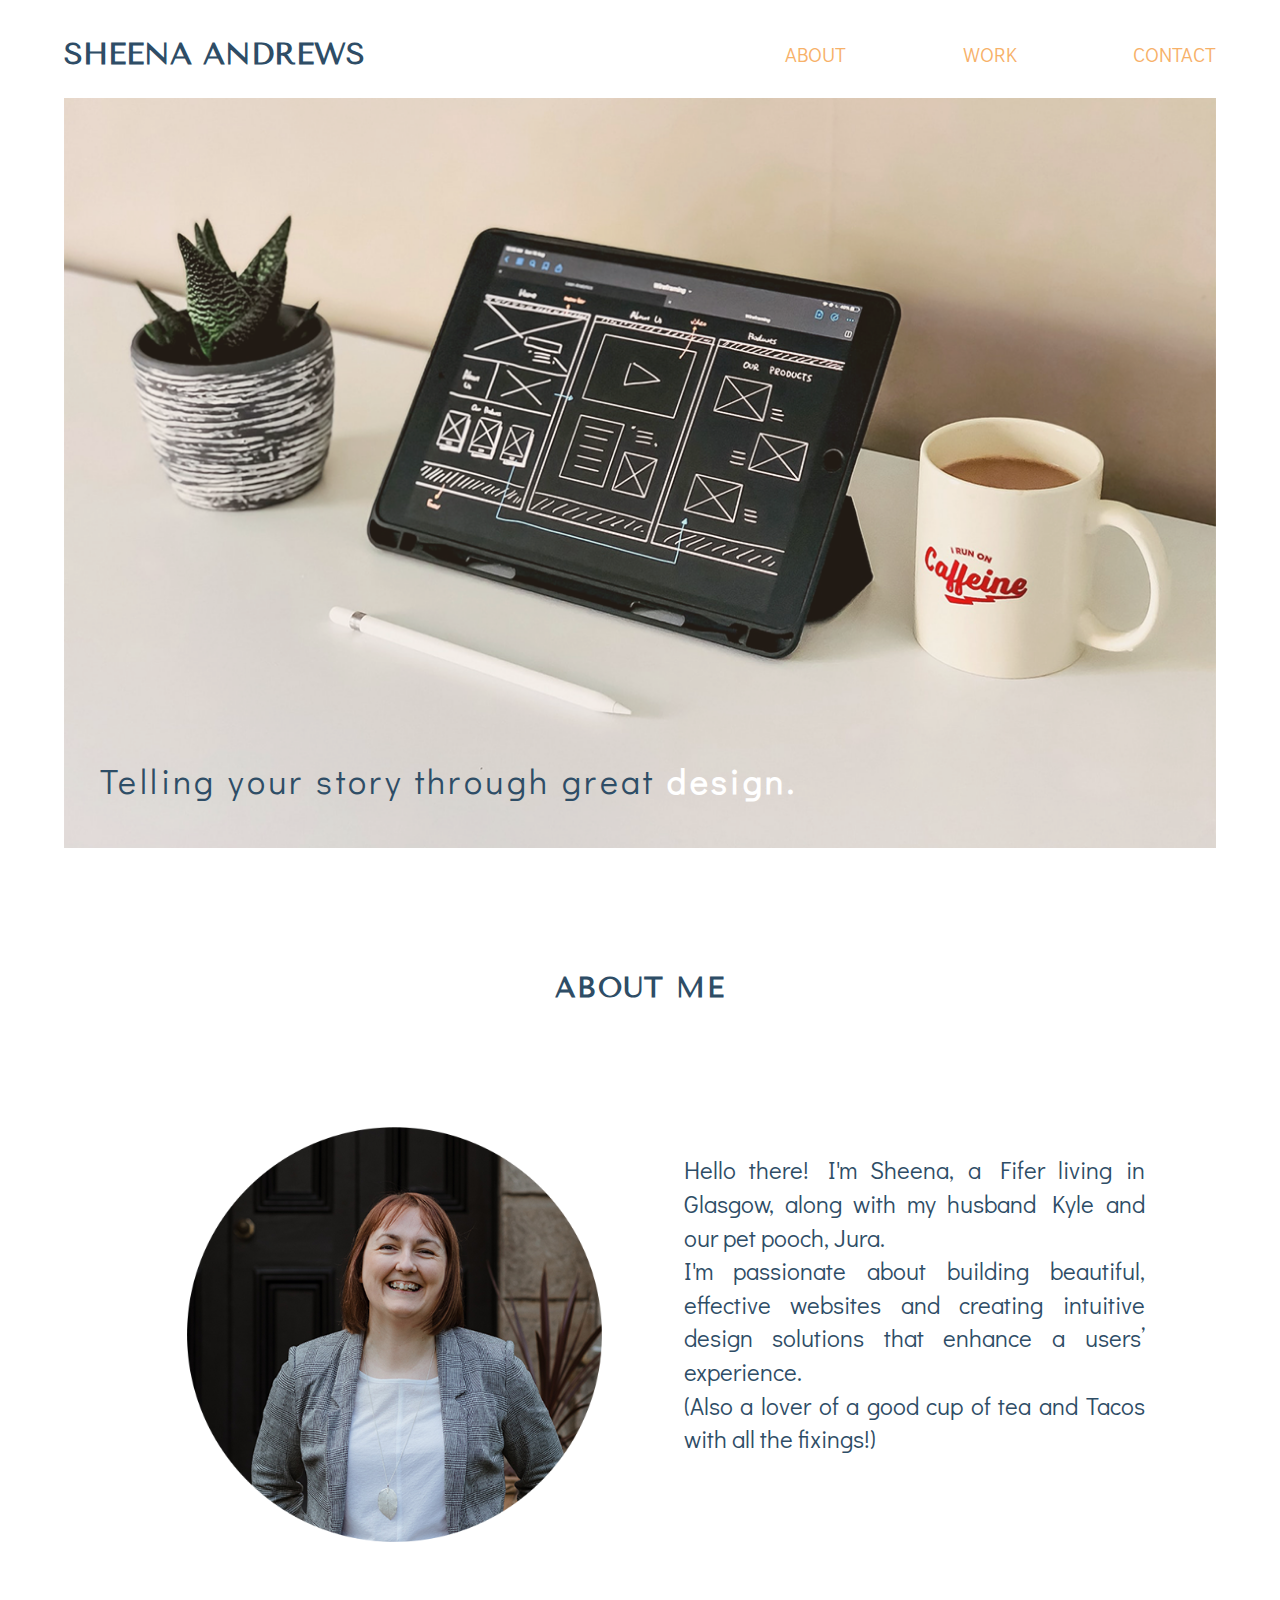
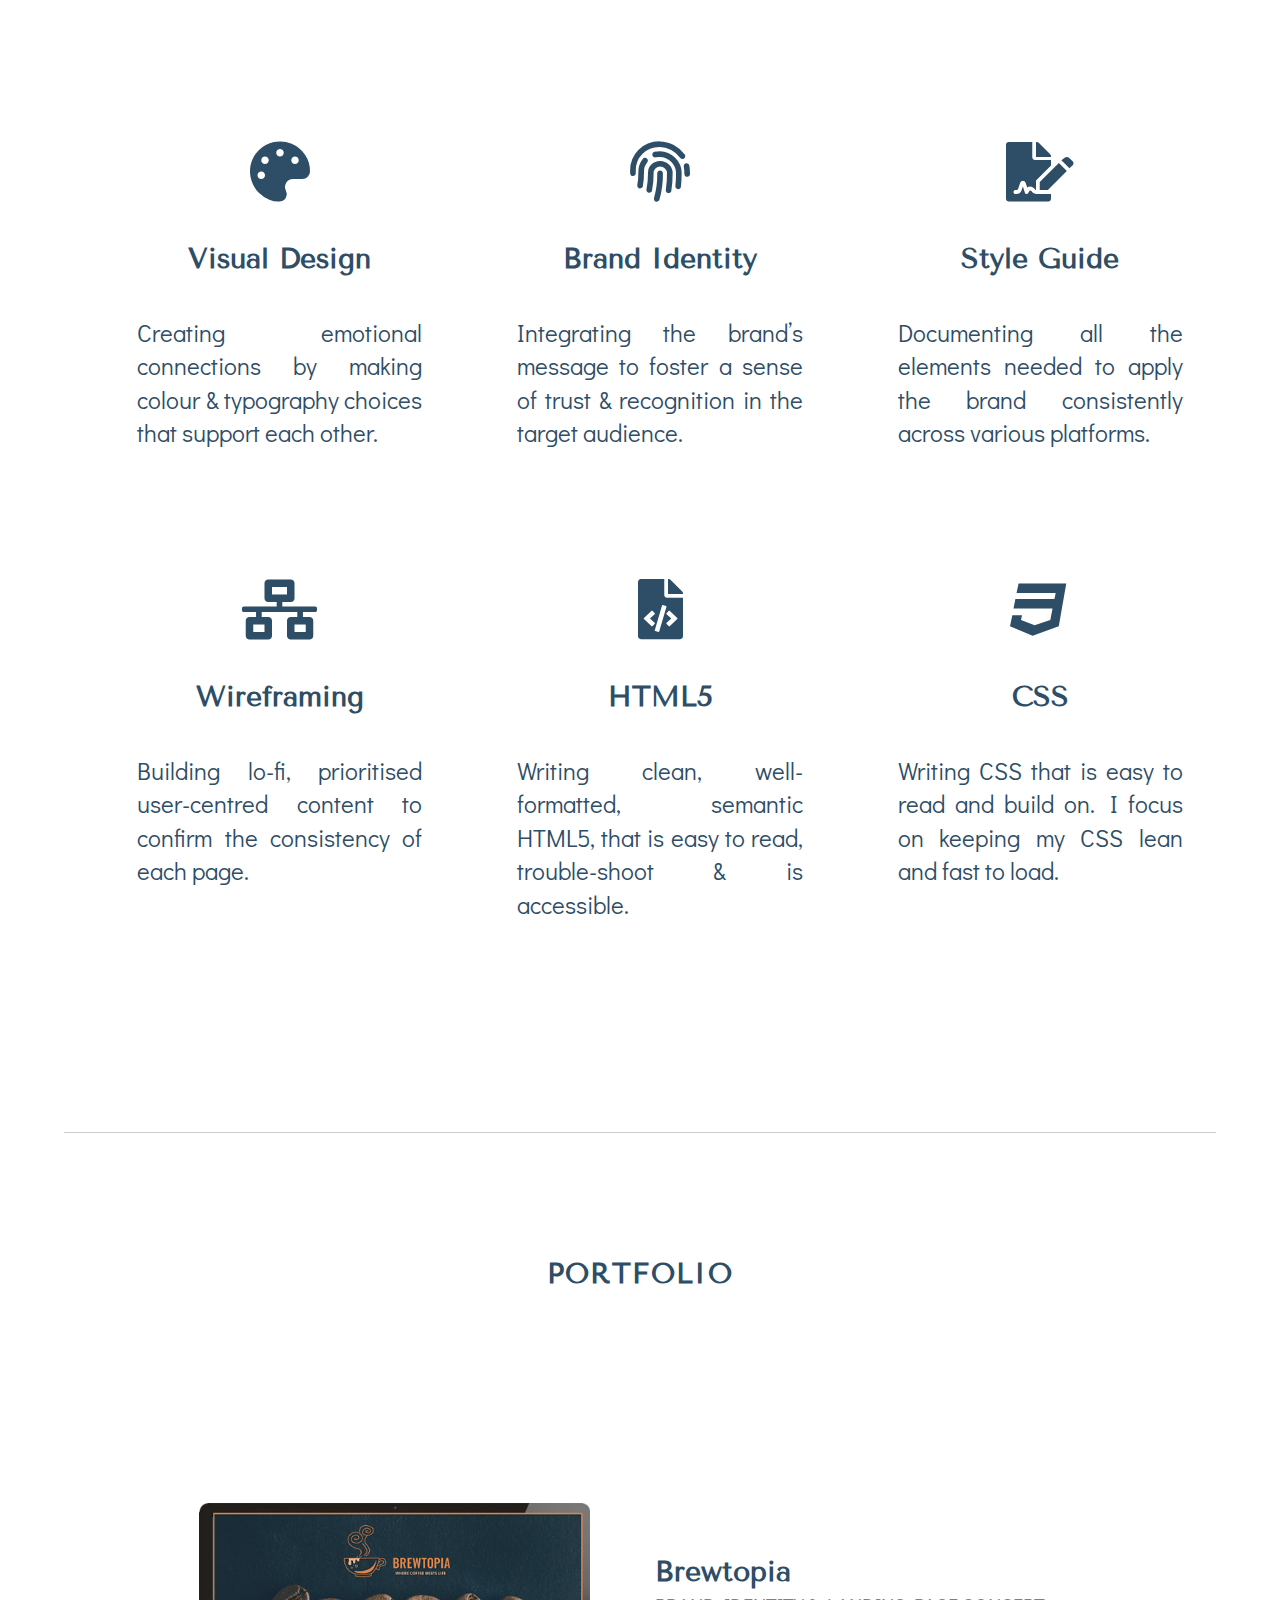
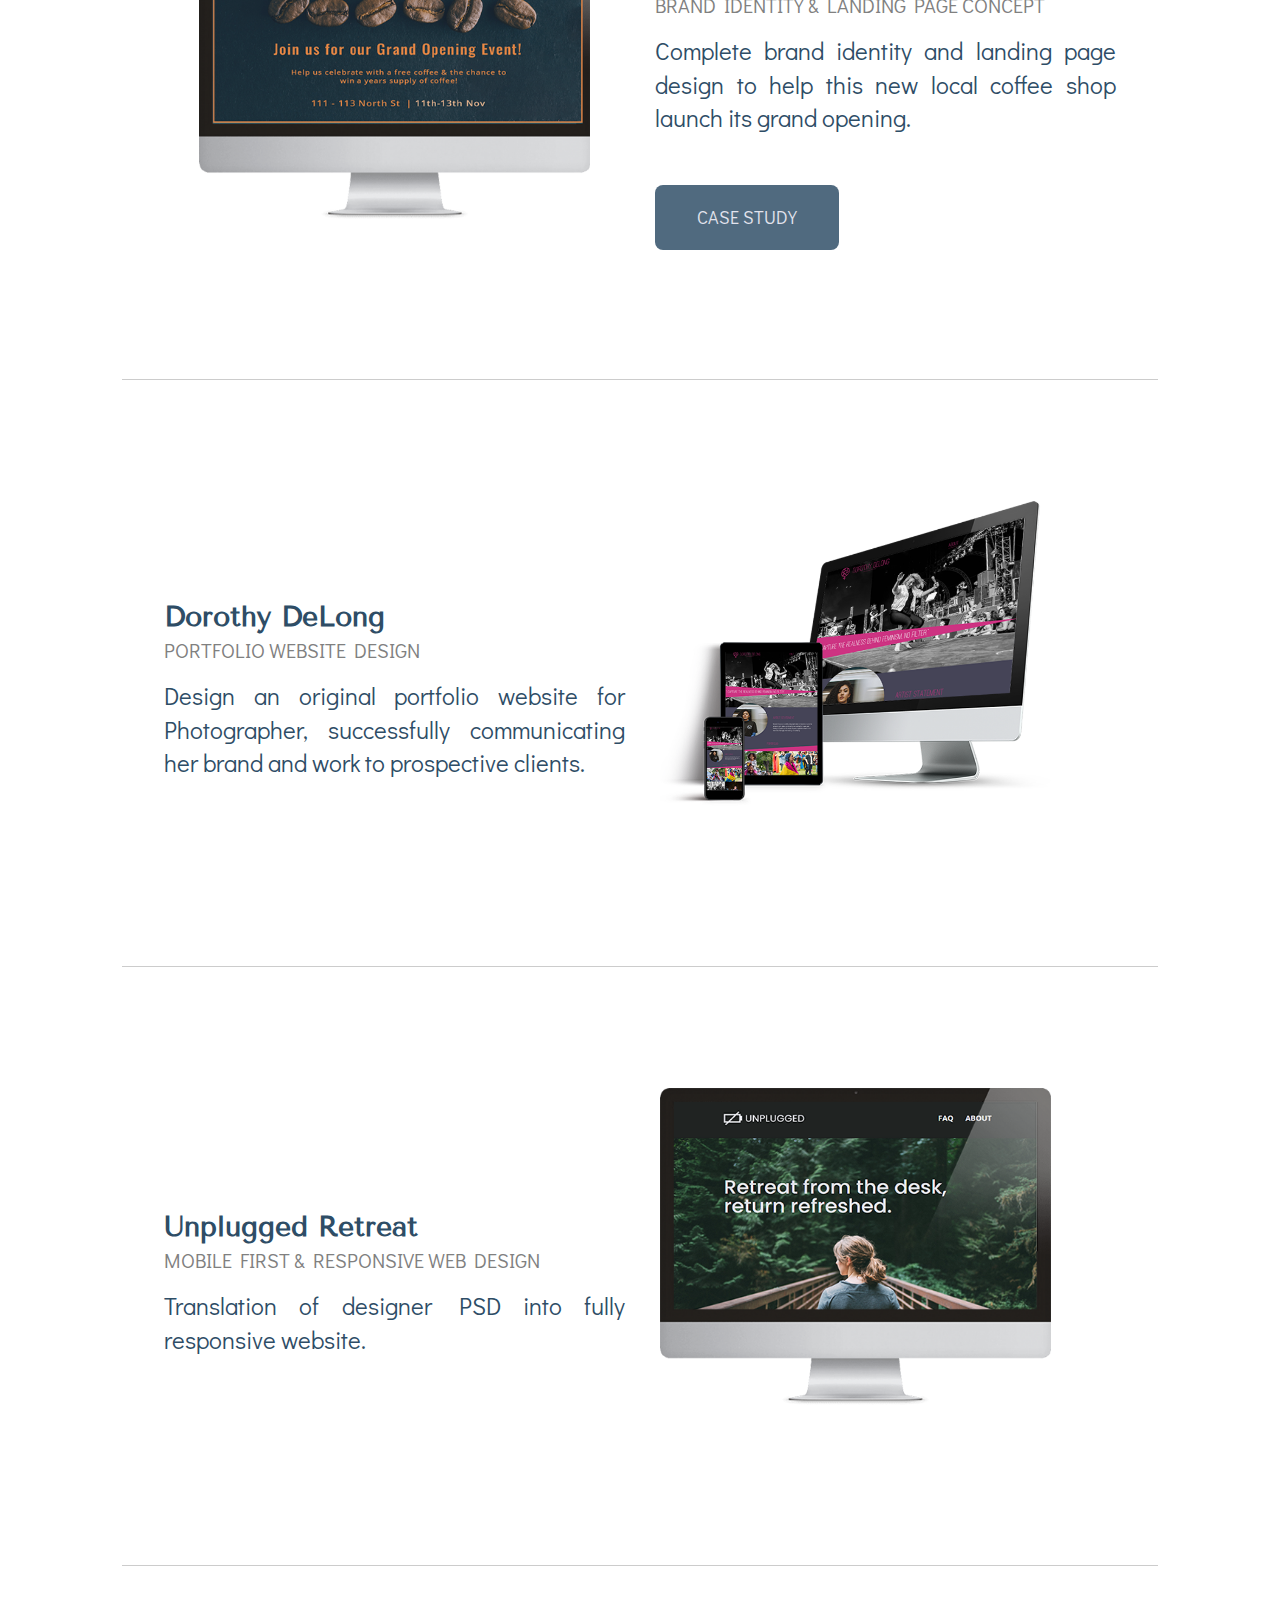
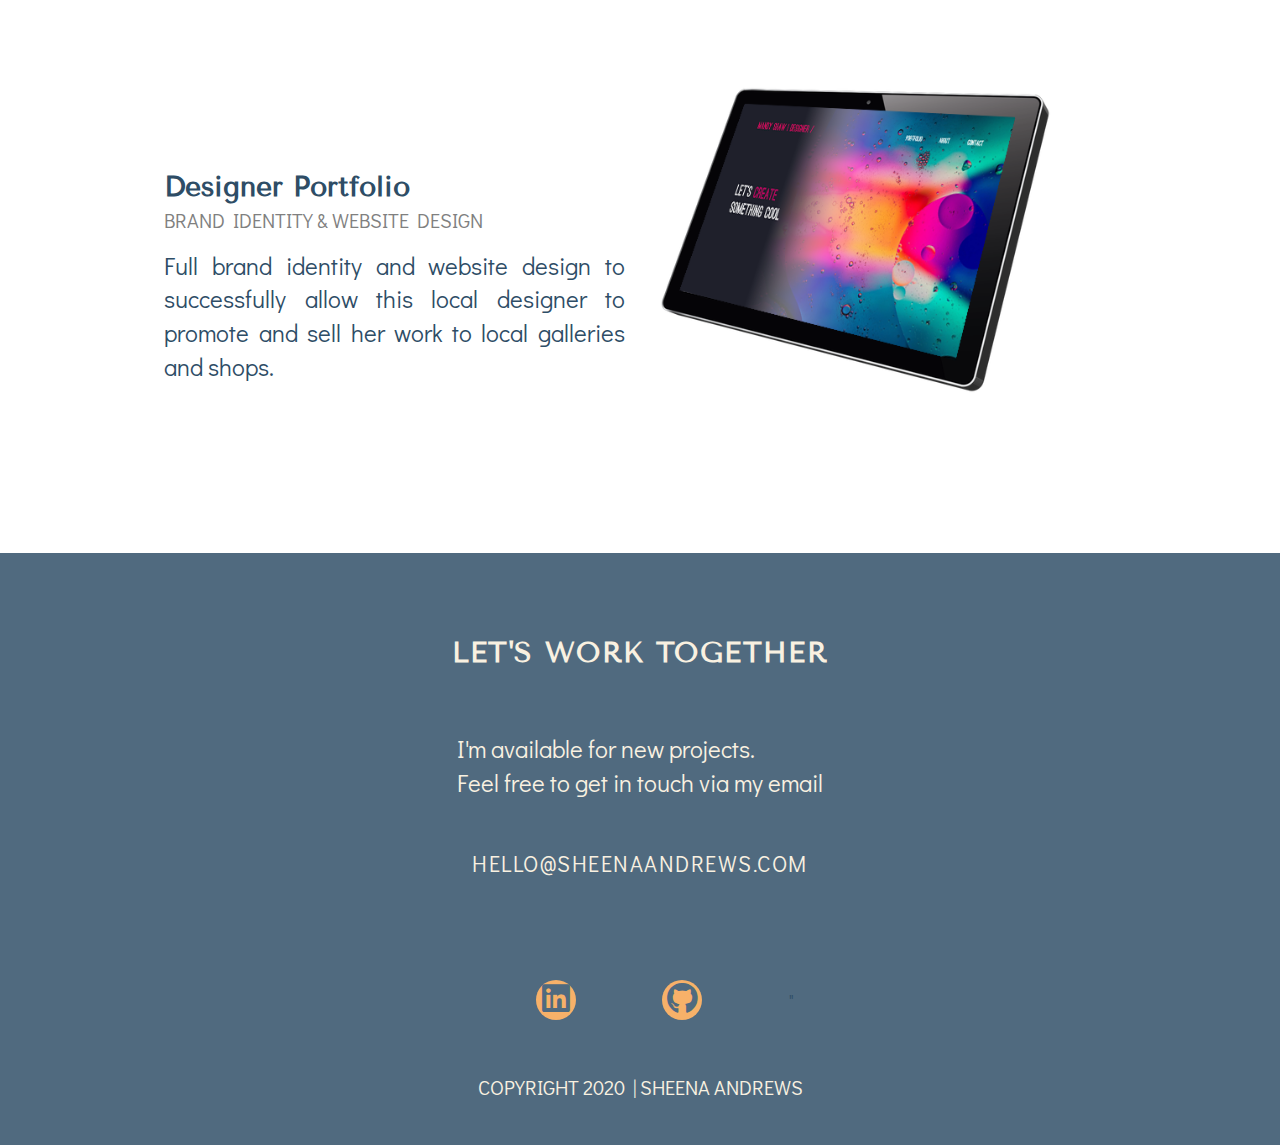
==== commit d1058913: "Update to internal page links and added case study button to Brewtopia project" ====
--- a/index.html
+++ b/index.html
@@ -162,13 +162,15 @@
           <figure>
             <img src="img/brewtopia-img.png" alt="Brewtopia portfolio image">
           </figure>
+
           <div class="portfolio-text">
               <h4>Brewtopia</h4>
               <h5>Brand Identity & Landing Page Concept</h5>
               <p>Complete brand identity and landing page design to help this new local coffee shop launch its grand opening.</p>
-          </div>
+              <a href="brewtopia/index.html" class="button">Case Study</a>
+         </div>
           <hr>
-        </div>
+      </div>
 
         <div class="portfolio-two">
           <figure>
--- a/css/main.css
+++ b/css/main.css
@@ -117,7 +117,7 @@
 
 h4 {
   font-family: 'Tenor Sans', sans-serif;
-  font-size: 1.5em;
+  font-size: 1.3em;
 }
 
 h5 {
@@ -130,6 +130,7 @@
 p {
   font-size: 1.125em;
   margin:0;
+  text-align: justify;
 }
 
 ul {
@@ -418,6 +419,25 @@
   padding-bottom: 15px;
 }
 
+.button {
+  display: flex;
+  justify-content: center;
+  align-items: baseline;
+  flex-flow: row wrap;
+  width: 40%;
+  padding: 20px 0;
+  margin: 20px 0;
+  background-color: #506a7f;
+  font-family: 'Didact Gothic', sans-serif;
+  font-weight: 500;
+  font-size: 1.125em;
+  color: #e2e3ed;
+  border: none;
+  border-radius: 8px;
+  text-align: center;
+  text-transform: uppercase;
+}
+
 /*Footer*/
 footer {
   display: flex;
@@ -528,6 +548,207 @@
 footer h5 {
   font-weight: lighter;
   color: #f9f1e1;
+}
+
+/*===========================================================================
+BREWTOPIA PORTFOLIO Page
+===========================================================================*/
+/*General Styles*/
+.portfolio-content-wrapper {
+  display: flex;
+  justify-content: center;
+  flex-flow: row wrap;
+}
+
+.portfolio-pg-photo {
+  width: 100%;
+  display: flex;
+  justify-content: center;
+  align-items: center;
+  flex-flow: row wrap;
+  margin: 0;
+  padding: 50px 0;
+}
+
+.portfolio-pg-photo img {
+  width: 90%;
+}
+
+.portfolio-pg-divide {
+  width: 60%;
+}
+
+/**INTRO AREA**/
+.portfolio-intro {
+  display: flex;
+  justify-content: center;
+  align-items: center;
+  flex-flow: row wrap;
+}
+
+.portfolio-intro .intro-text {
+  display: flex;
+  align-items: center;
+  flex-flow: row wrap;
+  width: 90%;
+}
+
+.intro-text h1 {
+  width: 100%;
+  margin: 20px 0;
+}
+
+.intro-text h4 {
+  margin: 0;
+  font-weight: lighter;
+}
+
+/*Objective Area*/
+.objective-area {
+  display: flex;
+  justify-content: center;
+  align-items: center;
+  flex-flow: row wrap;
+}
+
+.objective-area .objective-text {
+  display: flex;
+  align-items: center;
+  flex-flow: row wrap;
+  width: 90%;
+}
+
+.objective-area .objective-text p {
+  padding-bottom: 10px;
+}
+
+/*Problem Area*/
+.problem-area {
+  display: flex;
+  justify-content: center;
+  align-items: center;
+  flex-flow: row wrap;
+  padding-bottom: 50px;
+}
+
+.problem-area .problem-area-text {
+  display: flex;
+  align-items: center;
+  flex-flow: row wrap;
+  width: 90%;
+}
+
+.problem-area .problem-area-text p {
+  padding-bottom: 10px;
+}
+
+/*Solution Area*/
+.solution-area {
+  display: flex;
+  justify-content: center;
+  align-items: center;
+  flex-flow: row wrap;
+  background-color: #f2f2f2;
+}
+
+.solution-area .solution-area-text {
+  display: flex;
+  align-items: center;
+  flex-flow: row wrap;
+  width: 90%;
+  padding: 50px 0;
+}
+
+.solution-area .solution-area-text p {
+  padding-bottom: 10px;
+}
+
+/*Design & Planning Area*/
+.design-area {
+  display: flex;
+  justify-content: center;
+  align-items: center;
+  flex-flow: row wrap;
+}
+
+.design-area .design-area-text {
+  display: flex;
+  align-items: center;
+  flex-flow: row wrap;
+  width: 90%;
+  padding: 50px 0;
+}
+
+.design-area .design-area-text p {
+  padding-bottom: 10px;
+}
+
+/*Mood Board*/
+.mood-board {
+  display: flex;
+  justify-content: center;
+  align-items: center;
+  flex-flow: row wrap;
+  padding-bottom: 50px;
+}
+
+.mood-board .title {
+  display: flex;
+  align-items: center;
+  flex-flow: row wrap;
+  width: 90%;
+  padding-top: 50px;
+}
+
+/*Brand Elements*/
+.brand-guide-area {
+  display: flex;
+  justify-content: center;
+  align-items: center;
+  flex-flow: row wrap;
+  padding-bottom: 50px;
+}
+
+.brand-guide-area .title {
+  display: flex;
+  align-items: center;
+  flex-flow: row wrap;
+  width: 90%;
+  padding-top: 50px;
+}
+
+/*Lo-fi Wireframe*/
+.wireframe-area {
+  display: flex;
+  justify-content: center;
+  align-items: center;
+  flex-flow: row wrap;
+  padding-bottom: 50px;
+}
+
+.wireframe-area .title {
+  display: flex;
+  align-items: center;
+  flex-flow: row wrap;
+  width: 90%;
+  padding-top: 50px;
+}
+
+/*High-fi Mockup*/
+.mockup-area {
+  display: flex;
+  justify-content: center;
+  align-items: center;
+  flex-flow: row wrap;
+  padding-bottom: 50px;
+}
+
+.mockup-area .title {
+  display: flex;
+  align-items: center;
+  flex-flow: row wrap;
+  width: 90%;
+  padding-top: 50px;
 }
 /* ==========================================================================
    Helper classes
@@ -640,6 +861,7 @@
 h3 {
   font-size: 1.75em;
   margin: 0;
+  padding-bottom: 30px;
 }
 
 p {
@@ -770,7 +992,7 @@
 }
 
 .portfolio-text p {
-  padding-bottom: 80px;
+  padding-bottom: 50px;
 }
 
 /*Contact*/
@@ -802,6 +1024,39 @@
 footer h4 {
   font-size: 1.125em;
 }
+
+/*=======================================================================
+BREWTOPIA PORTFOLIO Page
+=======================================================================*/
+.portfolio-content-wrapper {
+  width: 90%;
+}
+
+/*Intro Area*/
+.portfolio-intro {
+  padding-top: 50px;
+}
+
+/*Objective Area*/
+.objective-area .objective-text {
+  padding: 50px 0;
+}
+
+/*Problem Area*/
+.problem-area .problem-area-text {
+  padding: 50px 0;
+}
+
+/*Solution Area*/
+.solution-area .solution-area-text {
+  padding: 100px 0;
+}
+
+/*Design & Planning Area*/
+.design-area .design-area-text {
+  padding: 100px 0;
+}
+
 }
 
 @media only screen and (min-width: 1200px) {
@@ -889,6 +1144,23 @@
 .portfolio .portfolio-text {
   margin: 0;
 }
+
+.portfolio-text p {
+  padding-bottom: 30px;
+}
+
+/*==========================================================================
+BREWTOPIA PORTFOLIO page
+==========================================================================*/
+.portfolio-content-wrapper {
+  width: 75%;
+}
+
+/*Intro Area*/
+.portfolio-intro {
+  padding-top: 50px;
+}
+
 }
 
 @media print,
